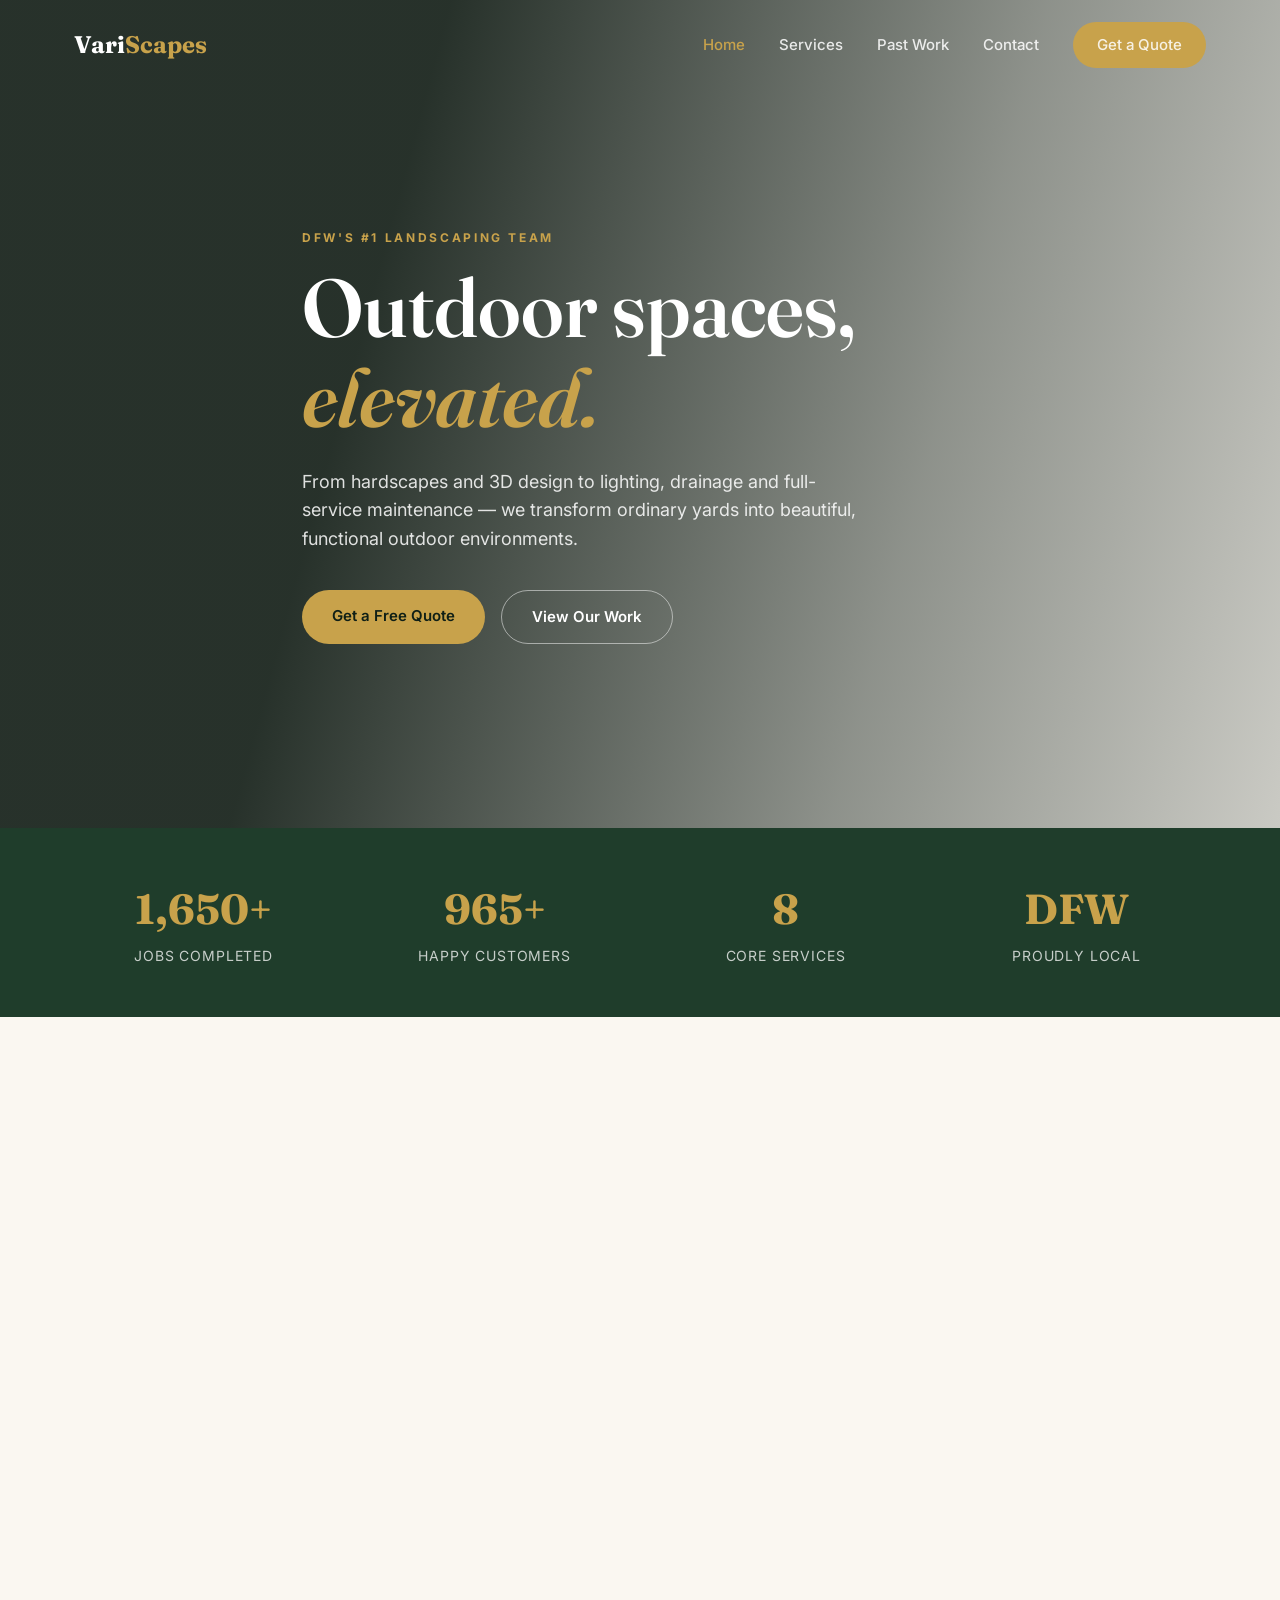
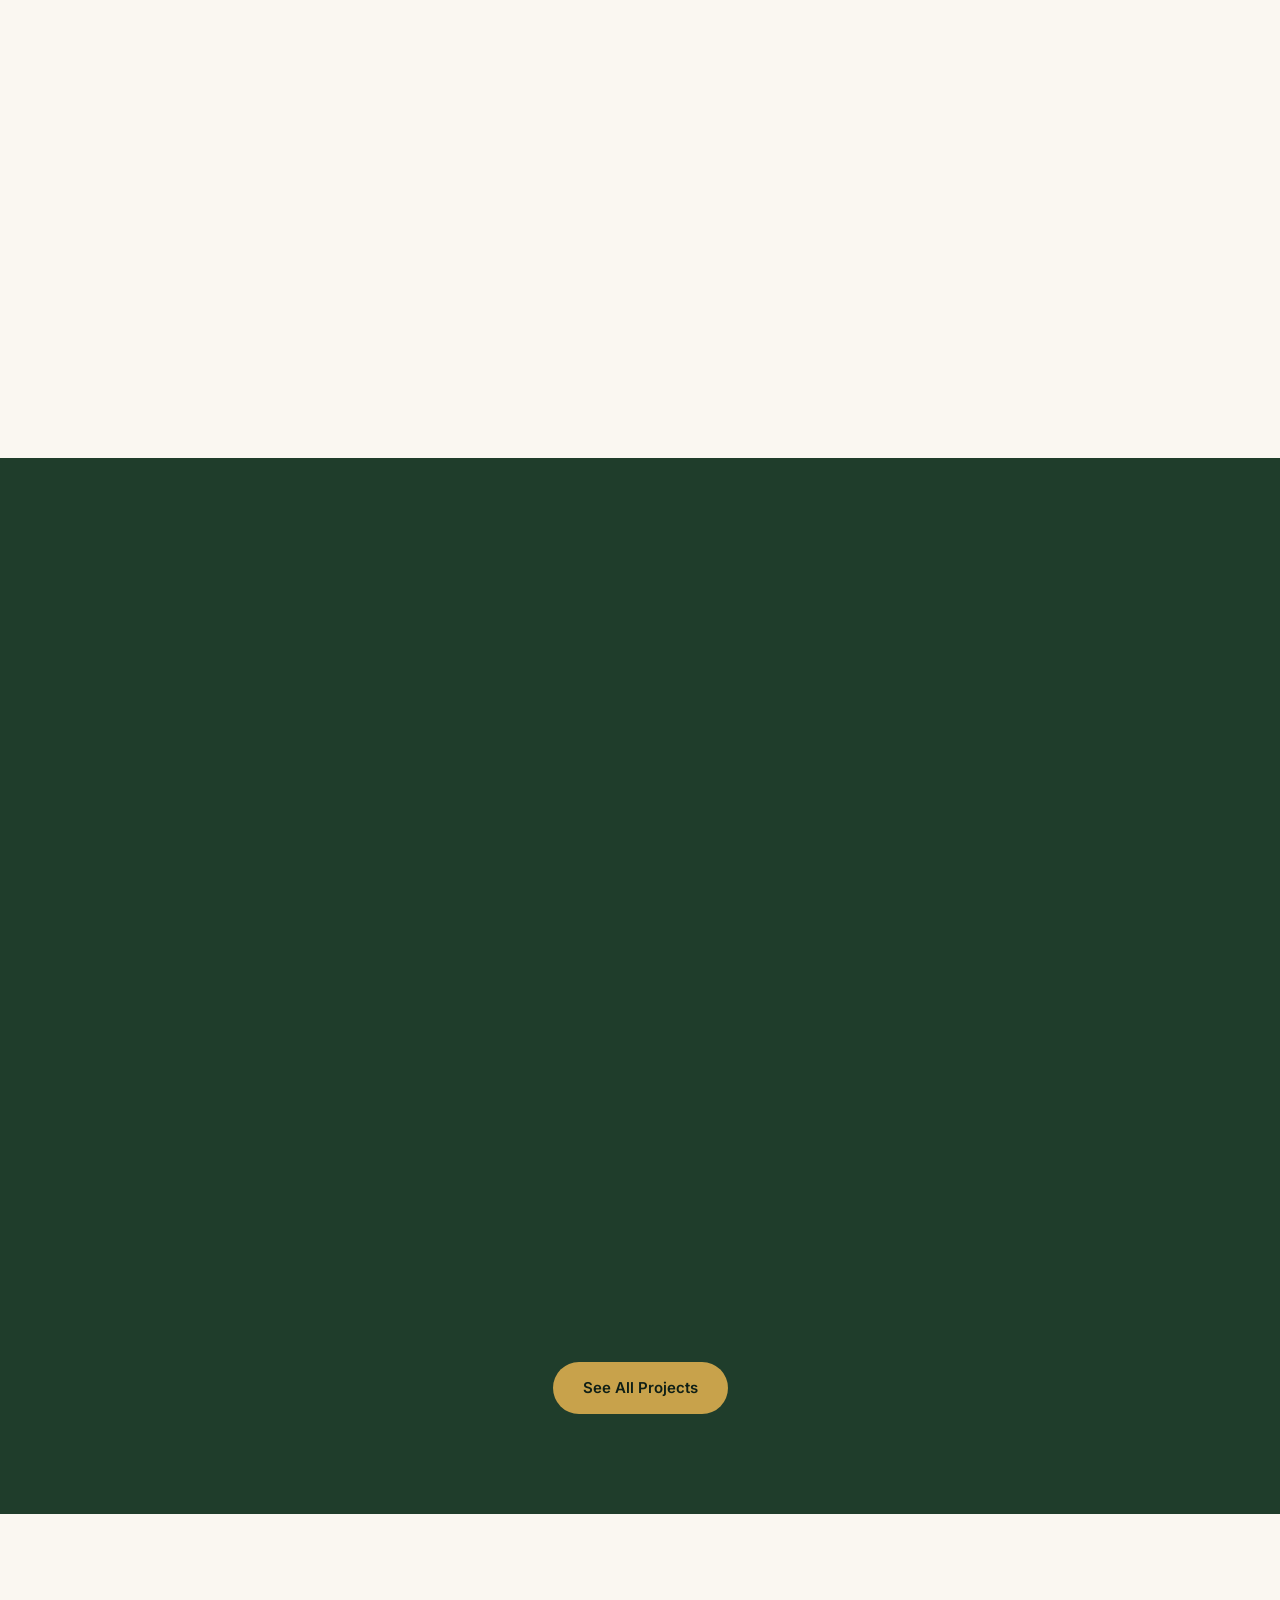
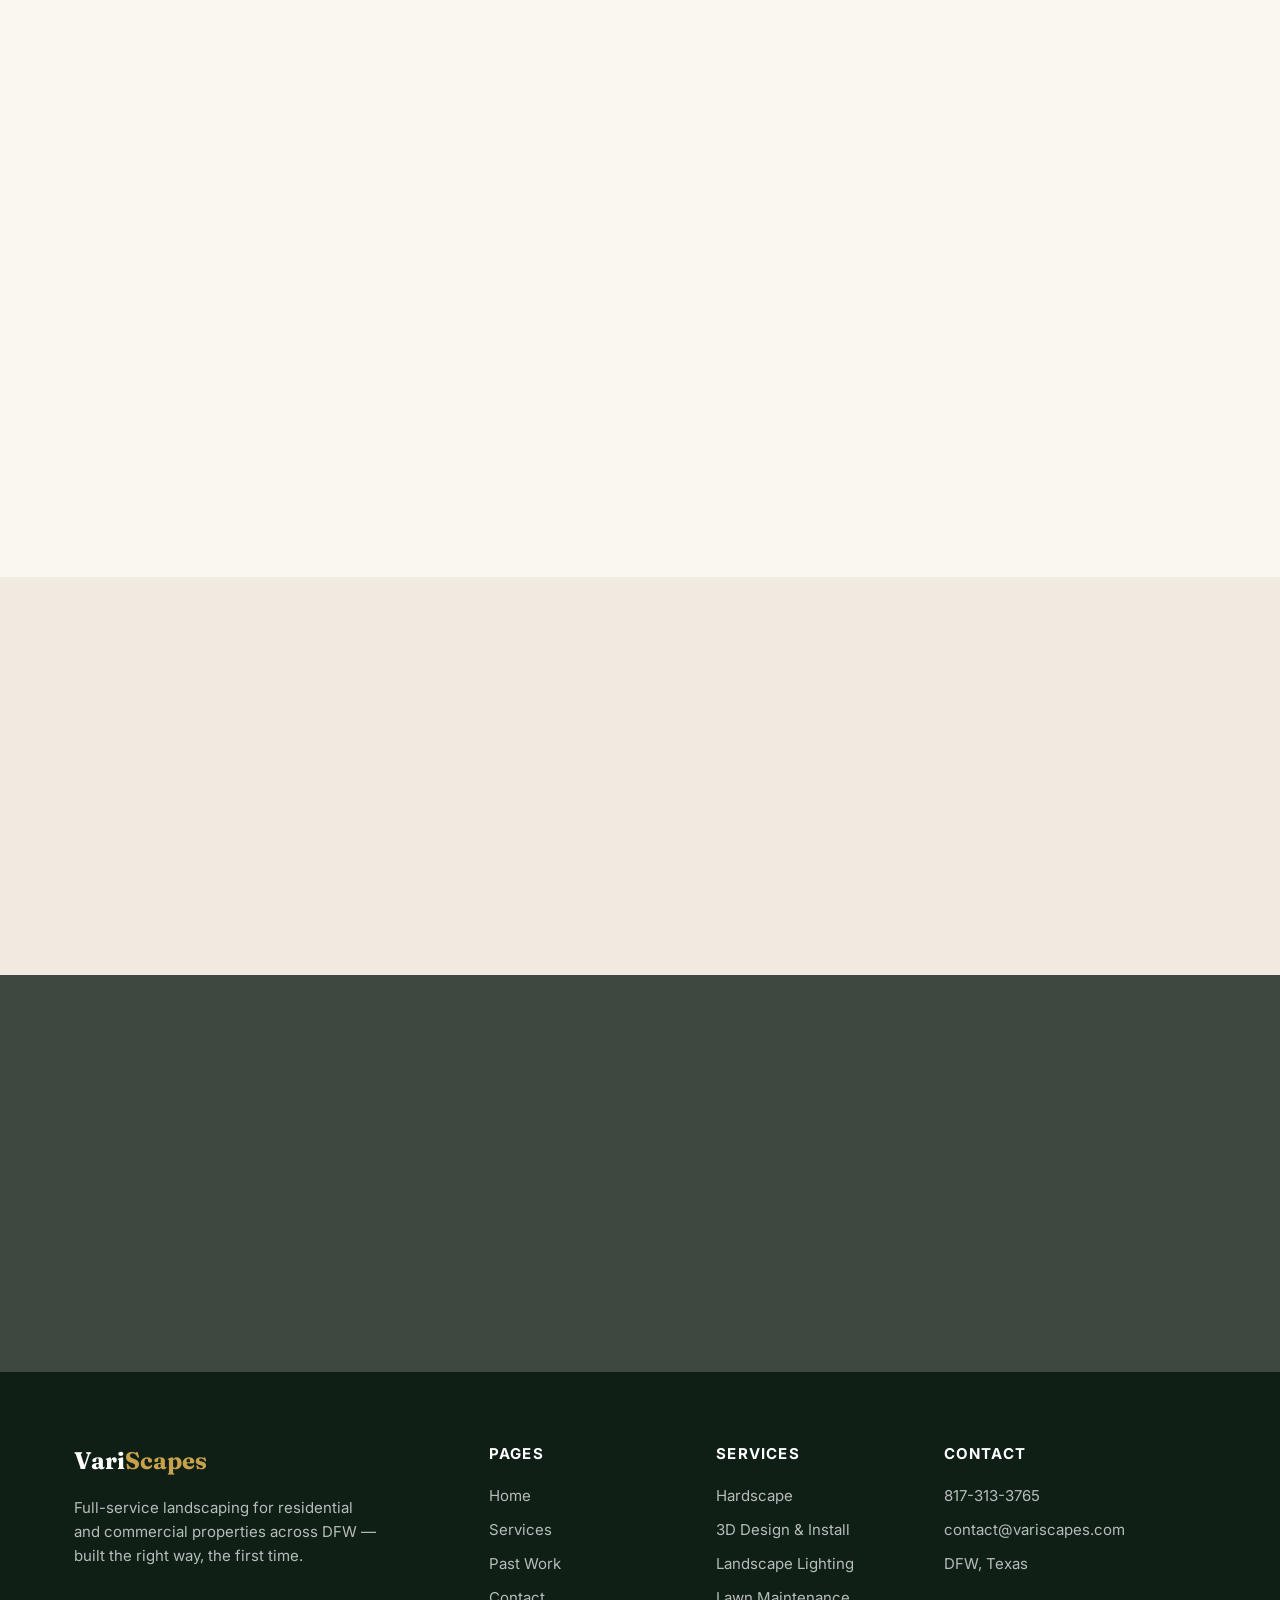
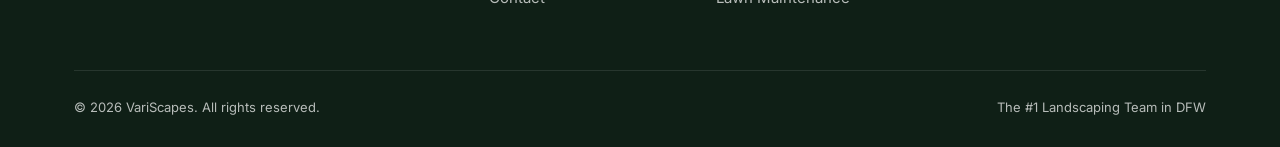
==== index.html @ 3fa9ef48 "Add home page" ====
<!DOCTYPE html>
<html lang="en">
<head>
<meta charset="utf-8">
<meta name="viewport" content="width=device-width, initial-scale=1">
<title>The #1 Landscaping Team in DFW | VariScapes</title>
<meta name="description" content="VariScapes — full-service landscaping in DFW. Hardscapes, 3D design, lighting, drainage, lawn maintenance and more.">
<link rel="preconnect" href="https://fonts.googleapis.com">
<link href="https://fonts.googleapis.com/css2?family=Fraunces:ital,wght@0,400;0,600;0,700;1,600&family=Inter:wght@400;500;600;700&display=swap" rel="stylesheet">
<link rel="stylesheet" href="css/style.css">
</head>
<body><header>
  <div class="wrap nav">
    <a href="index.html" class="logo">Vari<span>Scapes</span></a>
    <ul class="nav-links">
      <li><a href="index.html" class="active">Home</a></li>
      <li><a href="services.html">Services</a></li>
      <li><a href="past-work.html">Past Work</a></li>
      <li><a href="contact.html">Contact</a></li>
      <li><a href="contact.html" class="btn btn-gold">Get a Quote</a></li>
    </ul>
    <button class="burger" aria-label="Menu"><span></span><span></span><span></span></button>
  </div>
</header>
<section class="hero" style="padding:0">
  <div class="hero-bg" style="background-image:url('https://images.unsplash.com/photo-1558904541-efa843a96f01?q=80&w=2000&auto=format&fit=crop')"></div>
  <div class="wrap">
    <span class="eyebrow">DFW's #1 Landscaping Team</span>
    <h1>Outdoor spaces, <em>elevated.</em></h1>
    <p>From hardscapes and 3D design to lighting, drainage and full-service maintenance — we transform ordinary yards into beautiful, functional outdoor environments.</p>
    <div class="hero-cta">
      <a href="contact.html" class="btn btn-gold">Get a Free Quote</a>
      <a href="past-work.html" class="btn btn-ghost">View Our Work</a>
    </div>
  </div>
</section>
<div class="stats">
  <div class="wrap">
    <div class="stat"><b>1,650+</b><span>Jobs Completed</span></div>
    <div class="stat"><b>965+</b><span>Happy Customers</span></div>
    <div class="stat"><b>8</b><span>Core Services</span></div>
    <div class="stat"><b>DFW</b><span>Proudly Local</span></div>
  </div>
</div>
<section>
  <div class="wrap">
    <div class="sec-head reveal">
      <span class="eyebrow">What We Do</span>
      <h2>Every service your landscape needs</h2>
      <p>With over 1,650 jobs completed across DFW, you can rest assured we get the job done the right way.</p>
    </div>
    <div class="svc-grid">
      <div class="svc-card reveal"><span class="num">01</span><h3>Hardscape</h3><p>Patios, walkways, concrete, stonework and retaining walls — designed and built by experts.</p><a href="services.html">Learn more →</a></div>
      <div class="svc-card reveal"><span class="num">02</span><h3>3D Design &amp; Install</h3><p>See your vision in 3D before construction ever begins.</p><a href="services.html">Learn more →</a></div>
      <div class="svc-card reveal"><span class="num">03</span><h3>Landscape Lighting</h3><p>Low-voltage lighting that brings your home to life after dark.</p><a href="services.html">Learn more →</a></div>
      <div class="svc-card reveal"><span class="num">04</span><h3>Drainage</h3><p>French drains, grading and downspout redirection to protect your property.</p><a href="services.html">Learn more →</a></div>
      <div class="svc-card reveal"><span class="num">05</span><h3>Lawn Maintenance</h3><p>Custom packages: mowing, fertilization, weed control, tree trimming and more.</p><a href="services.html">Learn more →</a></div>
      <div class="svc-card reveal"><span class="num">06</span><h3>Water Features</h3><p>Custom water features that add beauty and tranquility to your landscape.</p><a href="services.html">Learn more →</a></div>
      <div class="svc-card reveal"><span class="num">07</span><h3>Fencing</h3><p>Custom fencing for privacy, security and style — tailored to your needs.</p><a href="services.html">Learn more →</a></div>
      <div class="svc-card reveal"><span class="num">08</span><h3>Synthetic Turf</h3><p>Realistic turf and pro-level putting greens with zero maintenance.</p><a href="services.html">Learn more →</a></div>
    </div>
  </div>
</section>
<section class="work">
  <div class="wrap">
    <div class="sec-head reveal">
      <span class="eyebrow">Past Work</span>
      <h2>Craftsmanship you can see</h2>
      <p>A few of our favorite transformations from around the metroplex.</p>
    </div>
    <div class="work-grid">
      <figure class="work-item reveal"><img src="https://images.unsplash.com/photo-1600585154340-be6161a56a0c?q=80&w=1200&auto=format&fit=crop" alt="Modern backyard renovation"><figcaption>Modern Backyard — Southlake</figcaption></figure>
      <figure class="work-item reveal"><img src="https://images.unsplash.com/photo-1568605114967-8130f3a36994?q=80&w=1200&auto=format&fit=crop" alt="Front yard curb appeal"><figcaption>Curb Appeal — Fort Worth</figcaption></figure>
      <figure class="work-item reveal"><img src="https://images.unsplash.com/photo-1523348837708-15d4a09cfac2?q=80&w=1200&auto=format&fit=crop" alt="Patio and garden design"><figcaption>Patio &amp; Garden — Plano</figcaption></figure>
      <figure class="work-item reveal"><img src="https://images.unsplash.com/photo-1416879595882-3373a0480b5b?q=80&w=1200&auto=format&fit=crop" alt="Garden landscaping"><figcaption>Garden Beds — Arlington</figcaption></figure>
      <figure class="work-item reveal"><img src="https://images.unsplash.com/photo-1564013799919-ab600027ffc6?q=80&w=1200&auto=format&fit=crop" alt="Residential landscape"><figcaption>Full Landscape — Frisco</figcaption></figure>
      <figure class="work-item reveal"><img src="https://images.unsplash.com/photo-1466692476868-aef1dfb1e735?q=80&w=1200&auto=format&fit=crop" alt="Garden pathway"><figcaption>Stone Pathway — Dallas</figcaption></figure>
    </div>
    <div style="text-align:center;margin-top:44px"><a href="past-work.html" class="btn btn-gold">See All Projects</a></div>
  </div>
</section>
<section>
  <div class="wrap">
    <div class="sec-head center reveal">
      <span class="eyebrow">How It Works</span>
      <h2>From first call to final walkthrough</h2>
    </div>
    <div class="steps">
      <div class="step reveal"><h3>Discovery &amp; Consultation</h3><p>We walk your property, listen to your goals and take detailed measurements.</p></div>
      <div class="step reveal"><h3>Design &amp; Proposal</h3><p>You get a clear plan — with 3D renderings when needed — and transparent pricing.</p></div>
      <div class="step reveal"><h3>Expert Installation</h3><p>Our crews build it right with top-quality materials and clean job sites.</p></div>
      <div class="step reveal"><h3>Ongoing Care</h3><p>Essential, deluxe or premium maintenance tiers keep it looking its best.</p></div>
    </div>
  </div>
</section>
<section class="quote">
  <div class="wrap reveal">
    <blockquote>"VariScapes turned our backyard into the best room of the house."</blockquote>
    <cite><b>Happy Customer</b> — Fort Worth, TX</cite>
  </div>
</section>
<section class="cta-band">
  <div class="cta-bg" style="background-image:url('https://images.unsplash.com/photo-1500382017468-9049fed747ef?q=80&w=2000&auto=format&fit=crop')"></div>
  <div class="wrap reveal">
    <h2>Ready to love your yard?</h2>
    <p>Get a free, no-pressure quote from DFW's most trusted landscaping team.</p>
    <a href="contact.html" class="btn btn-gold">Get a Free Quote</a>
  </div>
</section>
<footer>
  <div class="wrap">
    <div class="foot-grid">
      <div>
        <a href="index.html" class="logo">Vari<span>Scapes</span></a>
        <p style="margin-top:16px;font-size:15px;max-width:34ch">Full-service landscaping for residential and commercial properties across DFW — built the right way, the first time.</p>
      </div>
      <div>
        <h4>Pages</h4>
        <ul>
          <li><a href="index.html">Home</a></li>
          <li><a href="services.html">Services</a></li>
          <li><a href="past-work.html">Past Work</a></li>
          <li><a href="contact.html">Contact</a></li>
        </ul>
      </div>
      <div>
        <h4>Services</h4>
        <ul>
          <li><a href="services.html">Hardscape</a></li>
          <li><a href="services.html">3D Design &amp; Install</a></li>
          <li><a href="services.html">Landscape Lighting</a></li>
          <li><a href="services.html">Lawn Maintenance</a></li>
        </ul>
      </div>
      <div>
        <h4>Contact</h4>
        <ul>
          <li><a href="tel:8173133765">817-313-3765</a></li>
          <li><a href="mailto:contact@variscapes.com">contact@variscapes.com</a></li>
          <li>DFW, Texas</li>
        </ul>
      </div>
    </div>
    <div class="foot-bottom">
      <span>&copy; 2026 VariScapes. All rights reserved.</span>
      <span>The #1 Landscaping Team in DFW</span>
    </div>
  </div>
</footer>
<script src="js/main.js"></script>
</body>
</html>
---- css/style.css ----
:root{--ink:#0F1F16;--pine:#1F3D2B;--moss:#2E5940;--cream:#FAF7F1;--sand:#F0EAE0;--gold:#C8A24B;--mist:#6B7A70}
*{margin:0;padding:0;box-sizing:border-box}
html{scroll-behavior:smooth}
body{font-family:'Inter',sans-serif;color:var(--ink);background:var(--cream);line-height:1.6}
h1,h2,h3,.display{font-family:'Fraunces',serif;font-weight:600;line-height:1.1}
img{max-width:100%;display:block}
a{text-decoration:none;color:inherit}
.wrap{max-width:1180px;margin:0 auto;padding:0 24px}
.btn{display:inline-block;padding:14px 30px;border-radius:999px;font-weight:600;font-size:15px;transition:all .3s ease}
.btn-gold{background:var(--gold);color:var(--ink)}
.btn-gold:hover{background:#b8923d;transform:translateY(-2px)}
.btn-ghost{border:1.5px solid rgba(255,255,255,.5);color:#fff}
.btn-ghost:hover{background:rgba(255,255,255,.12)}
.btn-dark{background:var(--pine);color:#fff}
.btn-dark:hover{background:var(--moss);transform:translateY(-2px)}
.eyebrow{display:inline-block;font-size:12px;letter-spacing:.22em;text-transform:uppercase;font-weight:700;color:var(--gold);margin-bottom:16px}
/* Header */
header{position:fixed;top:0;left:0;right:0;z-index:100;transition:all .3s ease;padding:22px 0}
header.scrolled{background:rgba(15,31,22,.92);backdrop-filter:blur(12px);padding:14px 0;box-shadow:0 4px 30px rgba(0,0,0,.2)}
.nav{display:flex;align-items:center;justify-content:space-between}
.logo{font-family:'Fraunces',serif;font-size:24px;font-weight:700;color:#fff}
.logo span{color:var(--gold)}
.nav-links{display:flex;gap:34px;align-items:center;list-style:none}
.nav-links a{color:rgba(255,255,255,.85);font-size:15px;font-weight:500;transition:color .2s}
.nav-links a:hover,.nav-links a.active{color:var(--gold)}
.nav .btn{padding:11px 24px}
.burger{display:none;background:none;border:none;cursor:pointer;flex-direction:column;gap:5px}
.burger span{width:26px;height:2px;background:#fff;transition:.3s}
/* Hero */
.hero{position:relative;min-height:92vh;display:flex;align-items:center;color:#fff;overflow:hidden}
.hero-bg{position:absolute;inset:0;background-size:cover;background-position:center;transform:scale(1.05)}
.hero::after{content:'';position:absolute;inset:0;background:linear-gradient(105deg,rgba(10,22,15,.88) 30%,rgba(10,22,15,.45) 70%,rgba(10,22,15,.2))}
.hero .wrap{position:relative;z-index:2;padding-top:120px;padding-bottom:80px}
.hero h1{font-size:clamp(44px,6.5vw,82px);max-width:13ch;margin-bottom:24px}
.hero h1 em{font-style:italic;color:var(--gold)}
.hero p{max-width:52ch;font-size:18px;color:rgba(255,255,255,.85);margin-bottom:36px}
.hero-cta{display:flex;gap:16px;flex-wrap:wrap}
/* Stats */
.stats{background:var(--pine);color:#fff;padding:48px 0}
.stats .wrap{display:grid;grid-template-columns:repeat(4,1fr);gap:32px;text-align:center}
.stat b{display:block;font-family:'Fraunces',serif;font-size:42px;color:var(--gold)}
.stat span{font-size:14px;color:rgba(255,255,255,.75);letter-spacing:.06em;text-transform:uppercase}
/* Sections */
section{padding:100px 0}
.sec-head{max-width:640px;margin-bottom:56px}
.sec-head h2{font-size:clamp(32px,4vw,52px);margin-bottom:16px}
.sec-head p{color:var(--mist);font-size:17px}
.sec-head.center{margin-left:auto;margin-right:auto;text-align:center}
/* Services */
.svc-grid{display:grid;grid-template-columns:repeat(auto-fill,minmax(260px,1fr));gap:20px}
.svc-card{background:#fff;border:1px solid var(--sand);border-radius:18px;padding:34px 28px;transition:all .35s ease;position:relative;overflow:hidden}
.svc-card:hover{transform:translateY(-6px);box-shadow:0 24px 50px -20px rgba(31,61,43,.35);border-color:var(--gold)}
.svc-card .num{font-family:'Fraunces',serif;font-size:15px;color:var(--gold);font-weight:700;letter-spacing:.1em}
.svc-card h3{font-size:22px;margin:14px 0 10px}
.svc-card p{color:var(--mist);font-size:15px;margin-bottom:18px}
.svc-card a{font-weight:600;font-size:14px;color:var(--pine)}
.svc-card a:hover{color:var(--gold)}
/* Work */
.work{background:var(--pine);color:#fff}
.work .sec-head p{color:rgba(255,255,255,.7)}
.work-grid{display:grid;grid-template-columns:repeat(3,1fr);gap:18px}
.work-item{position:relative;border-radius:16px;overflow:hidden;aspect-ratio:4/3}
.work-item img{width:100%;height:100%;object-fit:cover;transition:transform .6s ease}
.work-item:hover img{transform:scale(1.07)}
.work-item figcaption{position:absolute;left:0;right:0;bottom:0;padding:40px 20px 18px;background:linear-gradient(transparent,rgba(10,22,15,.9));font-size:14px;font-weight:600}
/* Process */
.steps{display:grid;grid-template-columns:repeat(4,1fr);gap:24px;counter-reset:step}
.step{background:#fff;border-radius:18px;padding:32px 26px;border:1px solid var(--sand)}
.step::before{counter-increment:step;content:'0' counter(step);font-family:'Fraunces',serif;font-size:36px;color:var(--gold);display:block;margin-bottom:14px}
.step h3{font-size:19px;margin-bottom:8px}
.step p{color:var(--mist);font-size:14px}
/* Quote */
.quote{background:var(--sand)}
.quote blockquote{font-family:'Fraunces',serif;font-size:clamp(24px,3vw,36px);max-width:22ch;margin:0 auto;text-align:center;line-height:1.35}
.quote cite{display:block;text-align:center;margin-top:28px;font-style:normal;font-family:'Inter',sans-serif;font-size:15px;color:var(--mist)}
.quote cite b{color:var(--ink)}
/* CTA band */
.cta-band{position:relative;color:#fff;text-align:center;overflow:hidden}
.cta-band .cta-bg{position:absolute;inset:0;background-size:cover;background-position:center}
.cta-band::after{content:'';position:absolute;inset:0;background:rgba(10,22,15,.78)}
.cta-band .wrap{position:relative;z-index:2}
.cta-band h2{font-size:clamp(34px,5vw,58px);margin-bottom:18px}
.cta-band p{color:rgba(255,255,255,.8);margin-bottom:36px;font-size:17px}
/* Page hero (inner pages) */
.page-hero{position:relative;padding:190px 0 100px;color:#fff}
.page-hero .ph-bg{position:absolute;inset:0;background-size:cover;background-position:center}
.page-hero::after{content:'';position:absolute;inset:0;background:linear-gradient(rgba(10,22,15,.82),rgba(10,22,15,.72))}
.page-hero .wrap{position:relative;z-index:2}
.page-hero h1{font-size:clamp(40px,5.5vw,68px)}
.page-hero p{max-width:56ch;margin-top:16px;color:rgba(255,255,255,.85);font-size:17px}
/* Contact */
.contact-grid{display:grid;grid-template-columns:1fr 1.2fr;gap:60px;align-items:start}
.c-item{display:flex;gap:16px;margin-bottom:28px}
.c-item .dot{width:46px;height:46px;border-radius:50%;background:var(--pine);color:var(--gold);display:flex;align-items:center;justify-content:center;font-family:'Fraunces',serif;font-weight:700;flex-shrink:0}
.c-item h3{font-size:17px}
.c-item p,.c-item a{color:var(--mist);font-size:15px}
.c-item a:hover{color:var(--gold)}
form{background:#fff;border:1px solid var(--sand);border-radius:20px;padding:40px}
.f-row{display:grid;grid-template-columns:1fr 1fr;gap:16px}
label{display:block;font-size:13px;font-weight:600;margin:0 0 6px;letter-spacing:.04em}
input,select,textarea{width:100%;padding:13px 16px;border:1.5px solid var(--sand);border-radius:10px;font-family:inherit;font-size:15px;background:var(--cream);margin-bottom:18px;transition:border-color .2s}
input:focus,select:focus,textarea:focus{outline:none;border-color:var(--gold)}
/* Footer */
footer{background:var(--ink);color:rgba(255,255,255,.7);padding:70px 0 30px}
.foot-grid{display:grid;grid-template-columns:2fr 1fr 1fr 1.4fr;gap:40px;margin-bottom:50px}
footer h4{color:#fff;font-size:15px;margin-bottom:18px;letter-spacing:.08em;text-transform:uppercase}
footer ul{list-style:none}
footer li{margin-bottom:10px;font-size:15px}
footer a:hover{color:var(--gold)}
.foot-bottom{border-top:1px solid rgba(255,255,255,.1);padding-top:26px;font-size:13px;display:flex;justify-content:space-between;flex-wrap:wrap;gap:10px}
/* Reveal animations */
.reveal{opacity:0;transform:translateY(28px);transition:opacity .7s ease,transform .7s ease}
.reveal.in{opacity:1;transform:none}
/* Responsive */
@media(max-width:900px){
.stats .wrap{grid-template-columns:repeat(2,1fr)}
.work-grid{grid-template-columns:repeat(2,1fr)}
.steps{grid-template-columns:repeat(2,1fr)}
.contact-grid,.foot-grid{grid-template-columns:1fr}
.f-row{grid-template-columns:1fr}
.nav-links{position:fixed;inset:0;background:var(--ink);flex-direction:column;justify-content:center;display:none}
.nav-links.open{display:flex}
.burger{display:flex;z-index:110}
}
@media(max-width:560px){.work-grid{grid-template-columns:1fr}.steps{grid-template-columns:1fr}}
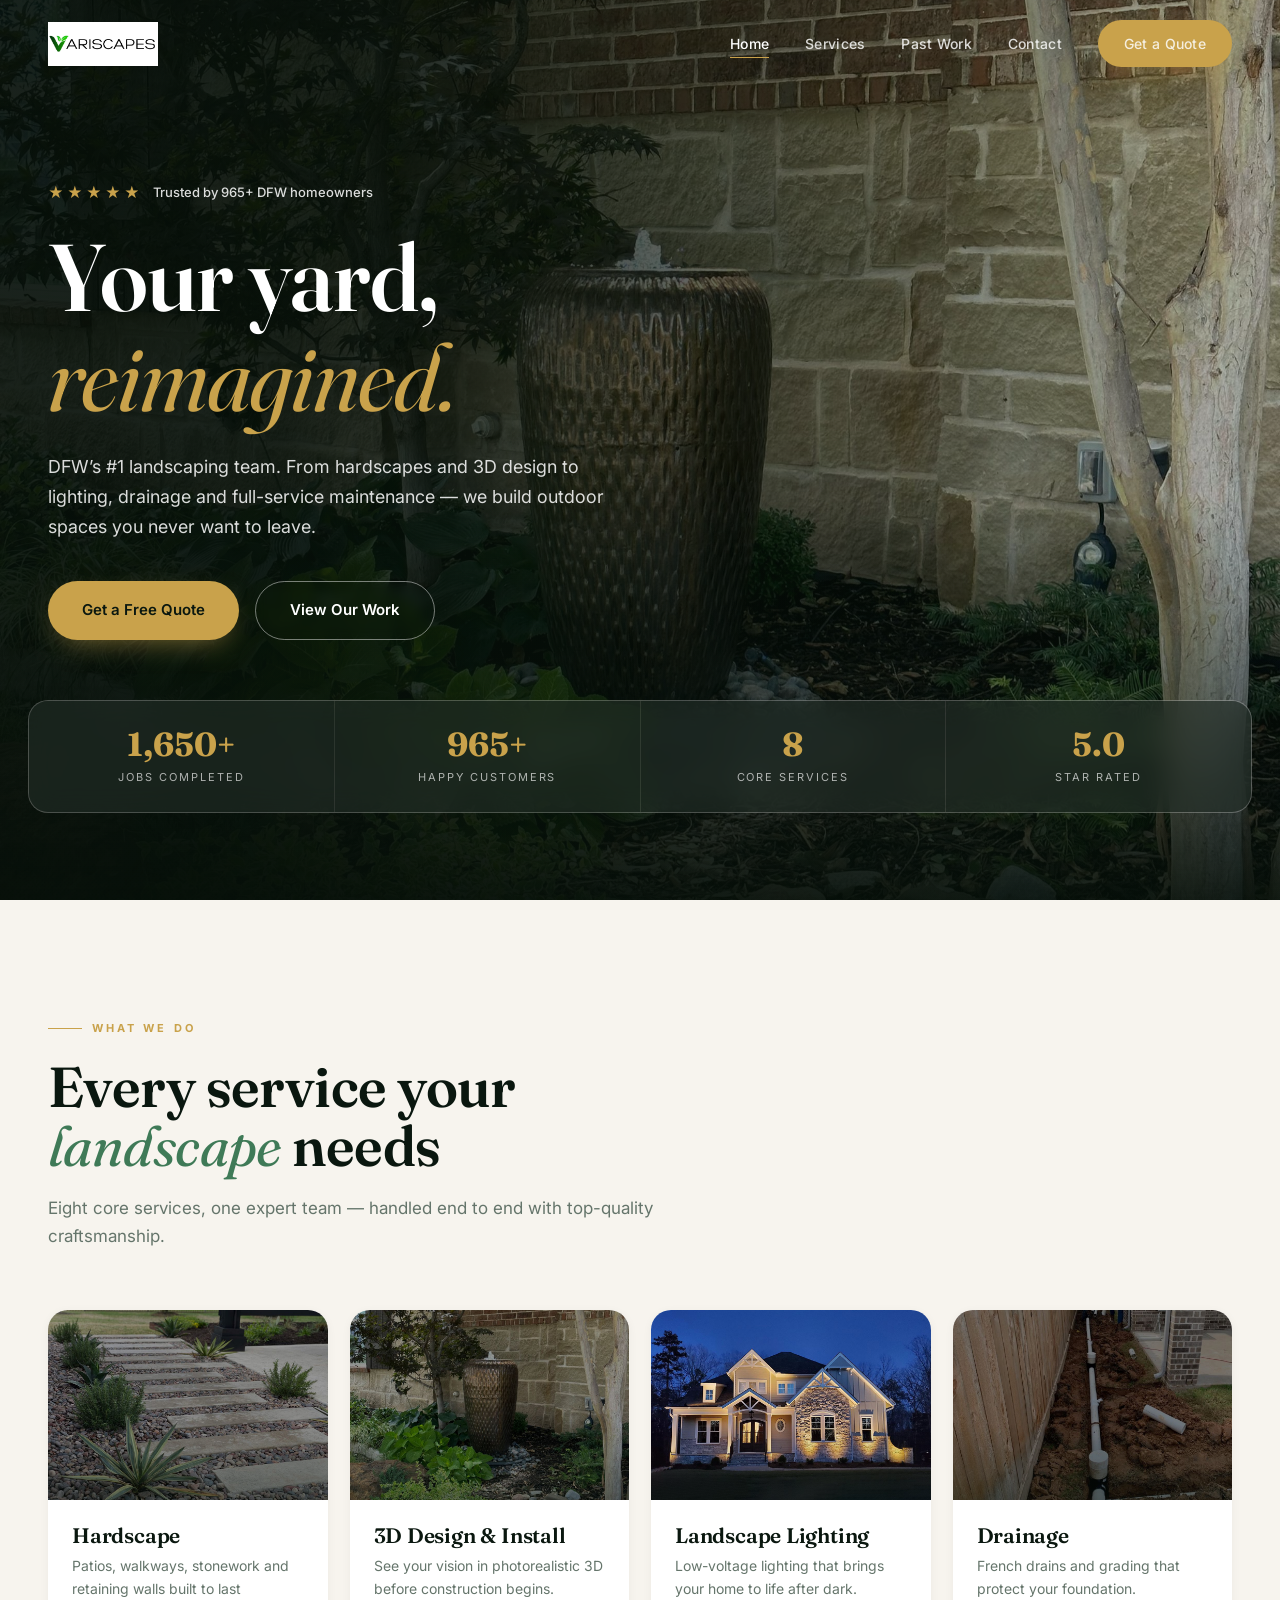
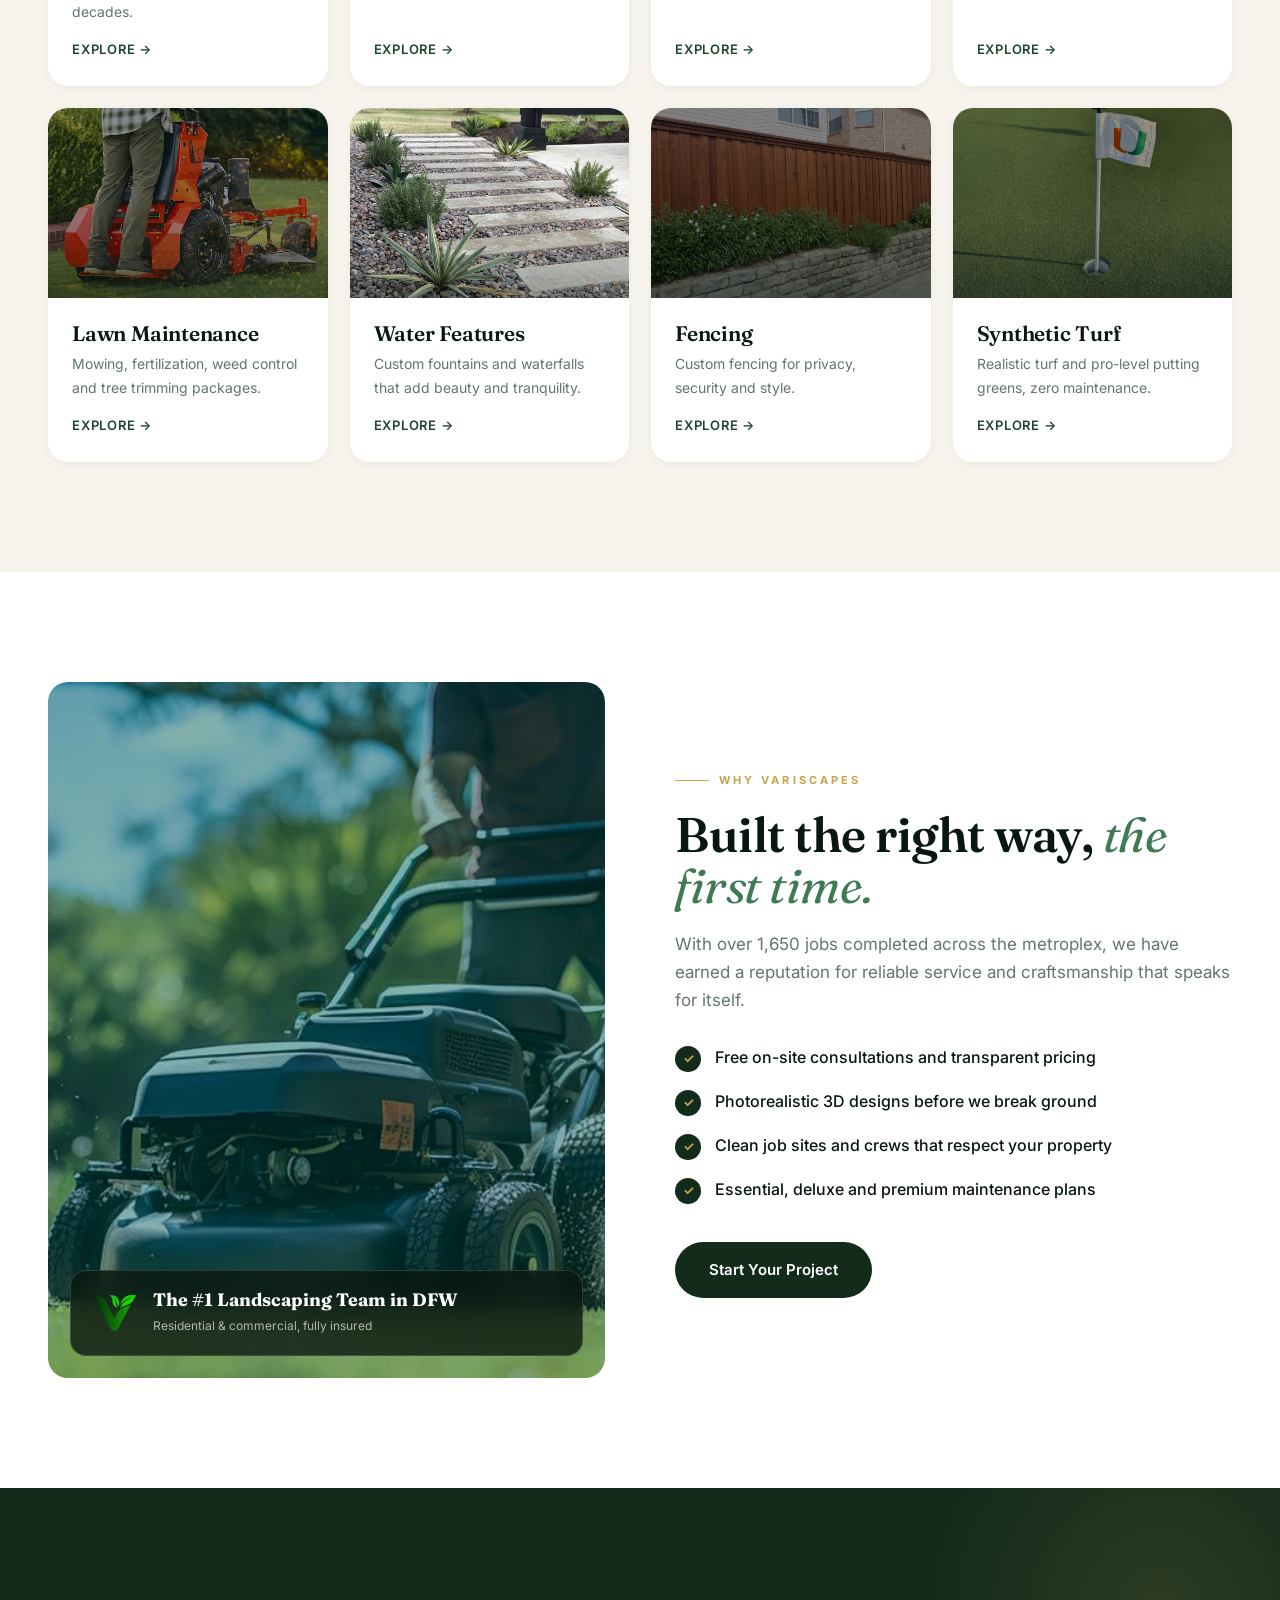
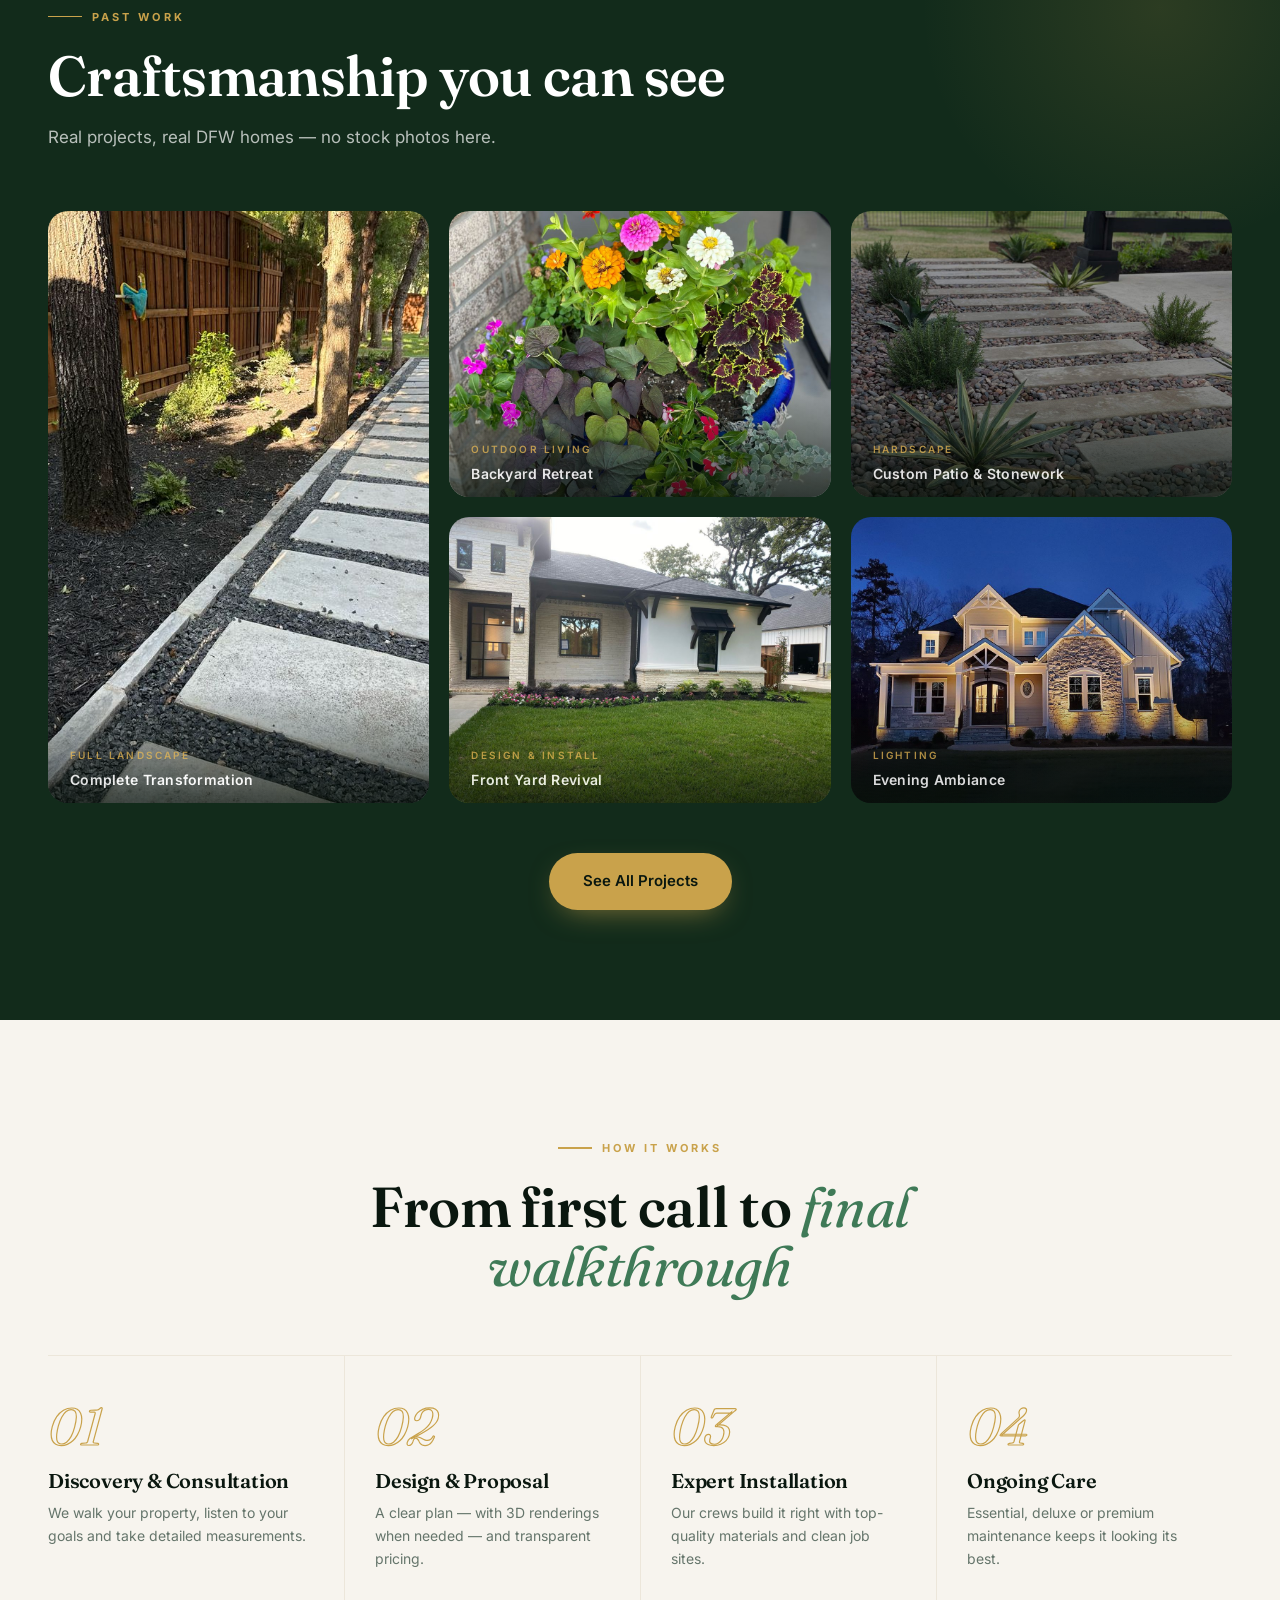
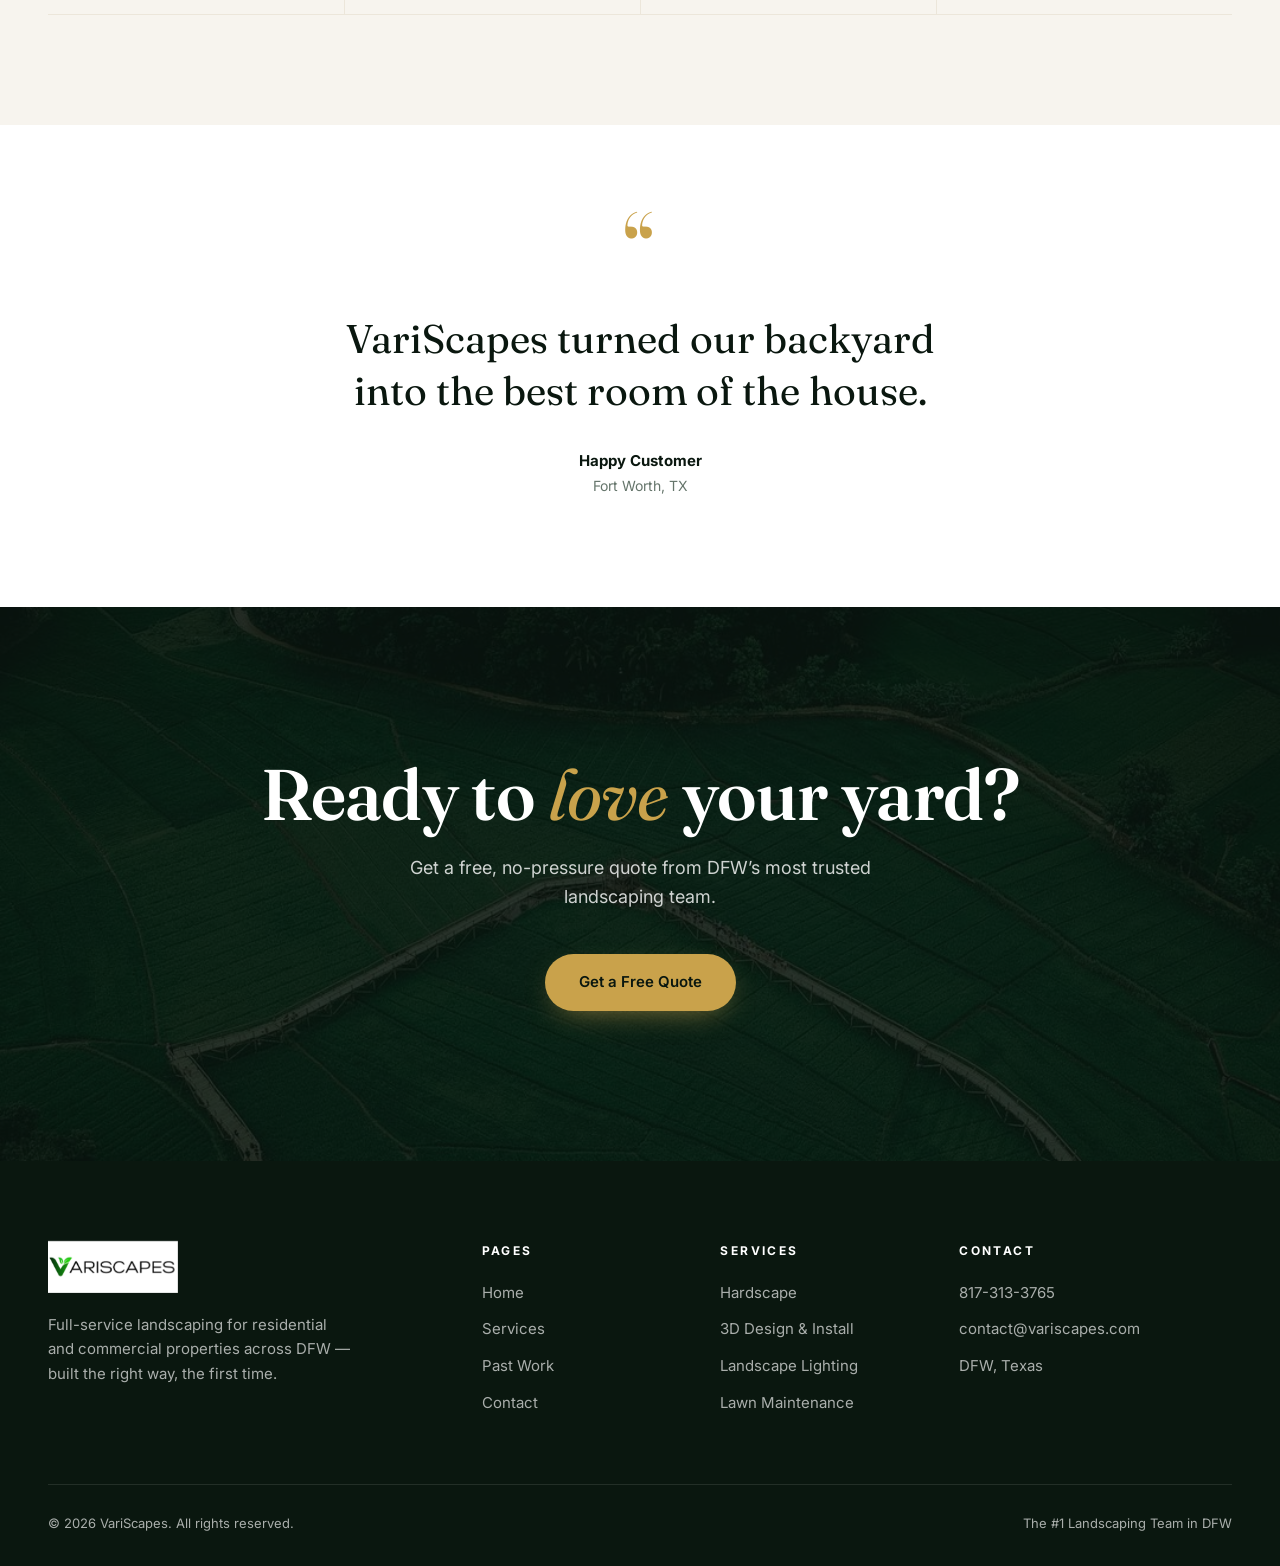
==== commit 501dffbe: "Redesign: home page with real photos and logo" ====
--- a/index.html
+++ b/index.html
@@ -6,12 +6,12 @@
 <title>The #1 Landscaping Team in DFW | VariScapes</title>
 <meta name="description" content="VariScapes — full-service landscaping in DFW. Hardscapes, 3D design, lighting, drainage, lawn maintenance and more.">
 <link rel="preconnect" href="https://fonts.googleapis.com">
-<link href="https://fonts.googleapis.com/css2?family=Fraunces:ital,wght@0,400;0,600;0,700;1,600&family=Inter:wght@400;500;600;700&display=swap" rel="stylesheet">
+<link href="https://fonts.googleapis.com/css2?family=Fraunces:ital,wght@0,400;0,600;0,700;1,400;1,600&family=Inter:wght@400;500;600;700&display=swap" rel="stylesheet">
 <link rel="stylesheet" href="css/style.css">
 </head>
 <body><header>
   <div class="wrap nav">
-    <a href="index.html" class="logo">Vari<span>Scapes</span></a>
+    <a href="index.html" class="brand"><img src="images/logo.jpg" alt="VariScapes"></a>
     <ul class="nav-links">
       <li><a href="index.html" class="active">Home</a></li>
       <li><a href="services.html">Services</a></li>
@@ -23,87 +23,134 @@
   </div>
 </header>
 <section class="hero" style="padding:0">
-  <div class="hero-bg" style="background-image:url('https://images.unsplash.com/photo-1558904541-efa843a96f01?q=80&w=2000&auto=format&fit=crop')"></div>
+  <div class="hero-bg"><img src="images/hero.jpg" alt="VariScapes landscape project"></div>
   <div class="wrap">
-    <span class="eyebrow">DFW's #1 Landscaping Team</span>
-    <h1>Outdoor spaces, <em>elevated.</em></h1>
-    <p>From hardscapes and 3D design to lighting, drainage and full-service maintenance — we transform ordinary yards into beautiful, functional outdoor environments.</p>
+    <div class="hero-stars"><b>★★★★★</b> Trusted by 965+ DFW homeowners</div>
+    <h1>Your yard, <em>reimagined.</em></h1>
+    <p>DFW&rsquo;s #1 landscaping team. From hardscapes and 3D design to lighting, drainage and full-service maintenance — we build outdoor spaces you never want to leave.</p>
     <div class="hero-cta">
       <a href="contact.html" class="btn btn-gold">Get a Free Quote</a>
       <a href="past-work.html" class="btn btn-ghost">View Our Work</a>
     </div>
   </div>
+  <div class="hero-stats-outer">
+    <div class="hero-stats"><div class="wrap">
+      <div class="hstat"><b>1,650+</b><span>Jobs Completed</span></div>
+      <div class="hstat"><b>965+</b><span>Happy Customers</span></div>
+      <div class="hstat"><b>8</b><span>Core Services</span></div>
+      <div class="hstat"><b>5.0</b><span>Star Rated</span></div>
+    </div></div>
+  </div>
 </section>
-<div class="stats">
-  <div class="wrap">
-    <div class="stat"><b>1,650+</b><span>Jobs Completed</span></div>
-    <div class="stat"><b>965+</b><span>Happy Customers</span></div>
-    <div class="stat"><b>8</b><span>Core Services</span></div>
-    <div class="stat"><b>DFW</b><span>Proudly Local</span></div>
-  </div>
-</div>
 <section>
   <div class="wrap">
     <div class="sec-head reveal">
       <span class="eyebrow">What We Do</span>
-      <h2>Every service your landscape needs</h2>
-      <p>With over 1,650 jobs completed across DFW, you can rest assured we get the job done the right way.</p>
+      <h2>Every service your <em>landscape</em> needs</h2>
+      <p>Eight core services, one expert team — handled end to end with top-quality craftsmanship.</p>
     </div>
     <div class="svc-grid">
-      <div class="svc-card reveal"><span class="num">01</span><h3>Hardscape</h3><p>Patios, walkways, concrete, stonework and retaining walls — designed and built by experts.</p><a href="services.html">Learn more →</a></div>
-      <div class="svc-card reveal"><span class="num">02</span><h3>3D Design &amp; Install</h3><p>See your vision in 3D before construction ever begins.</p><a href="services.html">Learn more →</a></div>
-      <div class="svc-card reveal"><span class="num">03</span><h3>Landscape Lighting</h3><p>Low-voltage lighting that brings your home to life after dark.</p><a href="services.html">Learn more →</a></div>
-      <div class="svc-card reveal"><span class="num">04</span><h3>Drainage</h3><p>French drains, grading and downspout redirection to protect your property.</p><a href="services.html">Learn more →</a></div>
-      <div class="svc-card reveal"><span class="num">05</span><h3>Lawn Maintenance</h3><p>Custom packages: mowing, fertilization, weed control, tree trimming and more.</p><a href="services.html">Learn more →</a></div>
-      <div class="svc-card reveal"><span class="num">06</span><h3>Water Features</h3><p>Custom water features that add beauty and tranquility to your landscape.</p><a href="services.html">Learn more →</a></div>
-      <div class="svc-card reveal"><span class="num">07</span><h3>Fencing</h3><p>Custom fencing for privacy, security and style — tailored to your needs.</p><a href="services.html">Learn more →</a></div>
-      <div class="svc-card reveal"><span class="num">08</span><h3>Synthetic Turf</h3><p>Realistic turf and pro-level putting greens with zero maintenance.</p><a href="services.html">Learn more →</a></div>
+      <div class="svc-card reveal">
+  <div class="svc-img"><img src="images/hardscape.jpg" alt="Hardscape" loading="lazy"></div>
+  <div class="svc-body"><h3>Hardscape</h3><p>Patios, walkways, stonework and retaining walls built to last decades.</p><a href="services.html">Explore →</a></div>
+</div>
+      <div class="svc-card reveal d1">
+  <div class="svc-img"><img src="images/design3d.jpg" alt="3D Design & Install" loading="lazy"></div>
+  <div class="svc-body"><h3>3D Design & Install</h3><p>See your vision in photorealistic 3D before construction begins.</p><a href="services.html">Explore →</a></div>
+</div>
+      <div class="svc-card reveal d2">
+  <div class="svc-img"><img src="images/lighting.jpg" alt="Landscape Lighting" loading="lazy"></div>
+  <div class="svc-body"><h3>Landscape Lighting</h3><p>Low-voltage lighting that brings your home to life after dark.</p><a href="services.html">Explore →</a></div>
+</div>
+      <div class="svc-card reveal d3">
+  <div class="svc-img"><img src="images/drainage.jpg" alt="Drainage" loading="lazy"></div>
+  <div class="svc-body"><h3>Drainage</h3><p>French drains and grading that protect your foundation.</p><a href="services.html">Explore →</a></div>
+</div>
+      <div class="svc-card reveal">
+  <div class="svc-img"><img src="images/lawn.jpg" alt="Lawn Maintenance" loading="lazy"></div>
+  <div class="svc-body"><h3>Lawn Maintenance</h3><p>Mowing, fertilization, weed control and tree trimming packages.</p><a href="services.html">Explore →</a></div>
+</div>
+      <div class="svc-card reveal d1">
+  <div class="svc-img"><img src="images/water.jpg" alt="Water Features" loading="lazy"></div>
+  <div class="svc-body"><h3>Water Features</h3><p>Custom fountains and waterfalls that add beauty and tranquility.</p><a href="services.html">Explore →</a></div>
+</div>
+      <div class="svc-card reveal d2">
+  <div class="svc-img"><img src="images/fencing.jpg" alt="Fencing" loading="lazy"></div>
+  <div class="svc-body"><h3>Fencing</h3><p>Custom fencing for privacy, security and style.</p><a href="services.html">Explore →</a></div>
+</div>
+      <div class="svc-card reveal d3">
+  <div class="svc-img"><img src="images/turf.jpg" alt="Synthetic Turf" loading="lazy"></div>
+  <div class="svc-body"><h3>Synthetic Turf</h3><p>Realistic turf and pro-level putting greens, zero maintenance.</p><a href="services.html">Explore →</a></div>
+</div>
+    </div>
+  </div>
+</section>
+<section class="about">
+  <div class="wrap about-grid">
+    <div class="about-img reveal">
+      <img src="images/banner.jpg" alt="VariScapes crew at work">
+      <div class="about-badge">
+        <img src="images/green-v.png" alt="VariScapes mark">
+        <div><b>The #1 Landscaping Team in DFW</b><span>Residential &amp; commercial, fully insured</span></div>
+      </div>
+    </div>
+    <div class="reveal d1">
+      <span class="eyebrow">Why VariScapes</span>
+      <h2 style="font-size:clamp(32px,3.8vw,52px);margin-bottom:18px">Built the right way, <em style="font-style:italic;color:var(--leaf);font-weight:400">the first time.</em></h2>
+      <p style="color:var(--mist);font-size:17px">With over 1,650 jobs completed across the metroplex, we have earned a reputation for reliable service and craftsmanship that speaks for itself.</p>
+      <ul class="checks">
+        <li>Free on-site consultations and transparent pricing</li>
+        <li>Photorealistic 3D designs before we break ground</li>
+        <li>Clean job sites and crews that respect your property</li>
+        <li>Essential, deluxe and premium maintenance plans</li>
+      </ul>
+      <a href="contact.html" class="btn btn-dark">Start Your Project</a>
     </div>
   </div>
 </section>
 <section class="work">
   <div class="wrap">
-    <div class="sec-head reveal">
+    <div class="sec-head light reveal">
       <span class="eyebrow">Past Work</span>
       <h2>Craftsmanship you can see</h2>
-      <p>A few of our favorite transformations from around the metroplex.</p>
+      <p>Real projects, real DFW homes — no stock photos here.</p>
     </div>
     <div class="work-grid">
-      <figure class="work-item reveal"><img src="https://images.unsplash.com/photo-1600585154340-be6161a56a0c?q=80&w=1200&auto=format&fit=crop" alt="Modern backyard renovation"><figcaption>Modern Backyard — Southlake</figcaption></figure>
-      <figure class="work-item reveal"><img src="https://images.unsplash.com/photo-1568605114967-8130f3a36994?q=80&w=1200&auto=format&fit=crop" alt="Front yard curb appeal"><figcaption>Curb Appeal — Fort Worth</figcaption></figure>
-      <figure class="work-item reveal"><img src="https://images.unsplash.com/photo-1523348837708-15d4a09cfac2?q=80&w=1200&auto=format&fit=crop" alt="Patio and garden design"><figcaption>Patio &amp; Garden — Plano</figcaption></figure>
-      <figure class="work-item reveal"><img src="https://images.unsplash.com/photo-1416879595882-3373a0480b5b?q=80&w=1200&auto=format&fit=crop" alt="Garden landscaping"><figcaption>Garden Beds — Arlington</figcaption></figure>
-      <figure class="work-item reveal"><img src="https://images.unsplash.com/photo-1564013799919-ab600027ffc6?q=80&w=1200&auto=format&fit=crop" alt="Residential landscape"><figcaption>Full Landscape — Frisco</figcaption></figure>
-      <figure class="work-item reveal"><img src="https://images.unsplash.com/photo-1466692476868-aef1dfb1e735?q=80&w=1200&auto=format&fit=crop" alt="Garden pathway"><figcaption>Stone Pathway — Dallas</figcaption></figure>
+      <figure class="work-item tall reveal"><img src="images/work-2.jpg" alt="Landscape transformation" loading="lazy"><figcaption><small>Full Landscape</small>Complete Transformation</figcaption></figure>
+      <figure class="work-item reveal d1"><img src="images/work-1.jpg" alt="Backyard project" loading="lazy"><figcaption><small>Outdoor Living</small>Backyard Retreat</figcaption></figure>
+      <figure class="work-item reveal d2"><img src="images/hardscape.jpg" alt="Hardscape patio" loading="lazy"><figcaption><small>Hardscape</small>Custom Patio &amp; Stonework</figcaption></figure>
+      <figure class="work-item reveal d1"><img src="images/work-3.jpg" alt="Landscape project" loading="lazy"><figcaption><small>Design &amp; Install</small>Front Yard Revival</figcaption></figure>
+      <figure class="work-item reveal d2"><img src="images/lighting.jpg" alt="Landscape lighting" loading="lazy"><figcaption><small>Lighting</small>Evening Ambiance</figcaption></figure>
     </div>
-    <div style="text-align:center;margin-top:44px"><a href="past-work.html" class="btn btn-gold">See All Projects</a></div>
+    <div style="text-align:center;margin-top:50px"><a href="past-work.html" class="btn btn-gold">See All Projects</a></div>
   </div>
 </section>
-<section>
+<section class="process">
   <div class="wrap">
     <div class="sec-head center reveal">
-      <span class="eyebrow">How It Works</span>
-      <h2>From first call to final walkthrough</h2>
+      <span class="eyebrow" style="justify-content:center">How It Works</span>
+      <h2>From first call to <em>final walkthrough</em></h2>
     </div>
     <div class="steps">
       <div class="step reveal"><h3>Discovery &amp; Consultation</h3><p>We walk your property, listen to your goals and take detailed measurements.</p></div>
-      <div class="step reveal"><h3>Design &amp; Proposal</h3><p>You get a clear plan — with 3D renderings when needed — and transparent pricing.</p></div>
-      <div class="step reveal"><h3>Expert Installation</h3><p>Our crews build it right with top-quality materials and clean job sites.</p></div>
-      <div class="step reveal"><h3>Ongoing Care</h3><p>Essential, deluxe or premium maintenance tiers keep it looking its best.</p></div>
+      <div class="step reveal d1"><h3>Design &amp; Proposal</h3><p>A clear plan — with 3D renderings when needed — and transparent pricing.</p></div>
+      <div class="step reveal d2"><h3>Expert Installation</h3><p>Our crews build it right with top-quality materials and clean job sites.</p></div>
+      <div class="step reveal d3"><h3>Ongoing Care</h3><p>Essential, deluxe or premium maintenance keeps it looking its best.</p></div>
     </div>
   </div>
 </section>
 <section class="quote">
   <div class="wrap reveal">
-    <blockquote>"VariScapes turned our backyard into the best room of the house."</blockquote>
-    <cite><b>Happy Customer</b> — Fort Worth, TX</cite>
+    <span class="mark">&ldquo;</span>
+    <blockquote>VariScapes turned our backyard into the best room of the house.</blockquote>
+    <cite><b>Happy Customer</b>Fort Worth, TX</cite>
   </div>
 </section>
 <section class="cta-band">
-  <div class="cta-bg" style="background-image:url('https://images.unsplash.com/photo-1500382017468-9049fed747ef?q=80&w=2000&auto=format&fit=crop')"></div>
+  <img src="images/cta.jpg" alt="VariScapes project">
   <div class="wrap reveal">
-    <h2>Ready to love your yard?</h2>
-    <p>Get a free, no-pressure quote from DFW's most trusted landscaping team.</p>
+    <h2>Ready to <em>love</em> your yard?</h2>
+    <p>Get a free, no-pressure quote from DFW&rsquo;s most trusted landscaping team.</p>
     <a href="contact.html" class="btn btn-gold">Get a Free Quote</a>
   </div>
 </section>
@@ -111,8 +158,8 @@
   <div class="wrap">
     <div class="foot-grid">
       <div>
-        <a href="index.html" class="logo">Vari<span>Scapes</span></a>
-        <p style="margin-top:16px;font-size:15px;max-width:34ch">Full-service landscaping for residential and commercial properties across DFW — built the right way, the first time.</p>
+        <a href="index.html"><img src="images/logo.jpg" alt="VariScapes"></a>
+        <p style="margin-top:20px;font-size:15px;max-width:34ch">Full-service landscaping for residential and commercial properties across DFW — built the right way, the first time.</p>
       </div>
       <div>
         <h4>Pages</h4>
--- a/css/style.css
+++ b/css/style.css
@@ -1,125 +1,194 @@
-:root{--ink:#0F1F16;--pine:#1F3D2B;--moss:#2E5940;--cream:#FAF7F1;--sand:#F0EAE0;--gold:#C8A24B;--mist:#6B7A70}
+:root{--ink:#0A170F;--pine:#122B1B;--moss:#1E4530;--leaf:#3F7A57;--cream:#F7F4EE;--sand:#ECE6DA;--gold:#C9A24B;--gold-soft:#E4C87F;--mist:#65756B;--radius:20px}
 *{margin:0;padding:0;box-sizing:border-box}
 html{scroll-behavior:smooth}
-body{font-family:'Inter',sans-serif;color:var(--ink);background:var(--cream);line-height:1.6}
-h1,h2,h3,.display{font-family:'Fraunces',serif;font-weight:600;line-height:1.1}
+body{font-family:'Inter',sans-serif;color:var(--ink);background:var(--cream);line-height:1.65;-webkit-font-smoothing:antialiased}
+h1,h2,h3{font-family:'Fraunces',serif;font-weight:600;line-height:1.05;letter-spacing:-.01em}
 img{max-width:100%;display:block}
 a{text-decoration:none;color:inherit}
-.wrap{max-width:1180px;margin:0 auto;padding:0 24px}
-.btn{display:inline-block;padding:14px 30px;border-radius:999px;font-weight:600;font-size:15px;transition:all .3s ease}
-.btn-gold{background:var(--gold);color:var(--ink)}
-.btn-gold:hover{background:#b8923d;transform:translateY(-2px)}
-.btn-ghost{border:1.5px solid rgba(255,255,255,.5);color:#fff}
-.btn-ghost:hover{background:rgba(255,255,255,.12)}
+.wrap{max-width:1240px;margin:0 auto;padding:0 28px}
+.eyebrow{display:inline-flex;align-items:center;gap:10px;font-size:11px;letter-spacing:.28em;text-transform:uppercase;font-weight:700;color:var(--gold);margin-bottom:20px}
+.eyebrow::before{content:'';width:34px;height:1.5px;background:var(--gold)}
+.btn{display:inline-flex;align-items:center;justify-content:center;gap:10px;padding:16px 34px;border-radius:999px;font-weight:600;font-size:15px;transition:all .35s cubic-bezier(.22,1,.36,1);min-height:48px}
+.btn-gold{background:var(--gold);color:var(--ink);box-shadow:0 10px 30px -12px rgba(201,162,75,.7)}
+.btn-gold:hover{background:var(--gold-soft);transform:translateY(-3px);box-shadow:0 18px 38px -12px rgba(201,162,75,.8)}
+.btn-ghost{border:1.5px solid rgba(255,255,255,.45);color:#fff;backdrop-filter:blur(6px)}
+.btn-ghost:hover{background:rgba(255,255,255,.14);border-color:#fff}
 .btn-dark{background:var(--pine);color:#fff}
-.btn-dark:hover{background:var(--moss);transform:translateY(-2px)}
-.eyebrow{display:inline-block;font-size:12px;letter-spacing:.22em;text-transform:uppercase;font-weight:700;color:var(--gold);margin-bottom:16px}
-/* Header */
-header{position:fixed;top:0;left:0;right:0;z-index:100;transition:all .3s ease;padding:22px 0}
-header.scrolled{background:rgba(15,31,22,.92);backdrop-filter:blur(12px);padding:14px 0;box-shadow:0 4px 30px rgba(0,0,0,.2)}
+.btn-dark:hover{background:var(--moss);transform:translateY(-3px)}
+/* ---------- Header ---------- */
+header{position:fixed;top:0;left:0;right:0;z-index:100;transition:all .4s ease;padding:20px 0}
+header.scrolled{background:rgba(10,23,15,.9);backdrop-filter:blur(16px);padding:10px 0;box-shadow:0 10px 40px rgba(0,0,0,.35)}
 .nav{display:flex;align-items:center;justify-content:space-between}
-.logo{font-family:'Fraunces',serif;font-size:24px;font-weight:700;color:#fff}
-.logo span{color:var(--gold)}
-.nav-links{display:flex;gap:34px;align-items:center;list-style:none}
-.nav-links a{color:rgba(255,255,255,.85);font-size:15px;font-weight:500;transition:color .2s}
-.nav-links a:hover,.nav-links a.active{color:var(--gold)}
-.nav .btn{padding:11px 24px}
-.burger{display:none;background:none;border:none;cursor:pointer;flex-direction:column;gap:5px}
-.burger span{width:26px;height:2px;background:#fff;transition:.3s}
-/* Hero */
-.hero{position:relative;min-height:92vh;display:flex;align-items:center;color:#fff;overflow:hidden}
-.hero-bg{position:absolute;inset:0;background-size:cover;background-position:center;transform:scale(1.05)}
-.hero::after{content:'';position:absolute;inset:0;background:linear-gradient(105deg,rgba(10,22,15,.88) 30%,rgba(10,22,15,.45) 70%,rgba(10,22,15,.2))}
-.hero .wrap{position:relative;z-index:2;padding-top:120px;padding-bottom:80px}
-.hero h1{font-size:clamp(44px,6.5vw,82px);max-width:13ch;margin-bottom:24px}
-.hero h1 em{font-style:italic;color:var(--gold)}
-.hero p{max-width:52ch;font-size:18px;color:rgba(255,255,255,.85);margin-bottom:36px}
+.brand img{height:44px;width:auto;mix-blend-mode:lighten}
+.nav-links{display:flex;gap:36px;align-items:center;list-style:none}
+.nav-links a{color:rgba(255,255,255,.82);font-size:14px;font-weight:500;letter-spacing:.02em;position:relative;padding:6px 0}
+.nav-links a:not(.btn)::after{content:'';position:absolute;left:0;bottom:0;width:0;height:1.5px;background:var(--gold);transition:width .3s ease}
+.nav-links a:not(.btn):hover::after,.nav-links a.active::after{width:100%}
+.nav-links a:hover,.nav-links a.active{color:#fff}
+.nav-links .btn{padding:12px 26px;min-height:0}
+.burger{display:none;background:none;border:none;cursor:pointer;flex-direction:column;gap:6px;z-index:120;padding:8px}
+.burger span{width:28px;height:2px;background:#fff;transition:.35s;display:block}
+.burger.open span:nth-child(1){transform:translateY(8px) rotate(45deg)}
+.burger.open span:nth-child(2){opacity:0}
+.burger.open span:nth-child(3){transform:translateY(-8px) rotate(-45deg)}
+/* ---------- Hero ---------- */
+.hero{position:relative;min-height:100svh;display:flex;flex-direction:column;justify-content:center;color:#fff;overflow:hidden}
+.hero-bg{position:absolute;inset:0}
+.hero-bg img{width:100%;height:100%;object-fit:cover;animation:heroZoom 14s ease-out forwards}
+@keyframes heroZoom{from{transform:scale(1.12)}to{transform:scale(1)}}
+.hero::after{content:'';position:absolute;inset:0;background:linear-gradient(100deg,rgba(6,15,9,.92) 25%,rgba(6,15,9,.55) 60%,rgba(6,15,9,.25)),linear-gradient(transparent 55%,rgba(6,15,9,.9))}
+.hero .wrap{position:relative;z-index:2;padding-top:140px;padding-bottom:60px;width:100%}
+.hero-stars{display:flex;align-items:center;gap:10px;margin-bottom:22px;font-size:13px;color:rgba(255,255,255,.85);font-weight:500}
+.hero-stars b{color:var(--gold);letter-spacing:3px;font-size:15px}
+.hero h1{font-size:clamp(46px,7.4vw,104px);max-width:12ch;margin-bottom:26px}
+.hero h1 em{font-style:italic;color:var(--gold);font-weight:400}
+.hero p{max-width:52ch;font-size:clamp(16px,1.4vw,19px);color:rgba(255,255,255,.85);margin-bottom:40px}
 .hero-cta{display:flex;gap:16px;flex-wrap:wrap}
-/* Stats */
-.stats{background:var(--pine);color:#fff;padding:48px 0}
-.stats .wrap{display:grid;grid-template-columns:repeat(4,1fr);gap:32px;text-align:center}
-.stat b{display:block;font-family:'Fraunces',serif;font-size:42px;color:var(--gold)}
-.stat span{font-size:14px;color:rgba(255,255,255,.75);letter-spacing:.06em;text-transform:uppercase}
-/* Sections */
-section{padding:100px 0}
-.sec-head{max-width:640px;margin-bottom:56px}
-.sec-head h2{font-size:clamp(32px,4vw,52px);margin-bottom:16px}
+.hero-stats{position:relative;z-index:2;margin-top:auto}
+.hero-stats .wrap{display:grid;grid-template-columns:repeat(4,1fr);gap:1px;background:rgba(255,255,255,.14);border:1px solid rgba(255,255,255,.14);border-radius:var(--radius);overflow:hidden;backdrop-filter:blur(14px);padding:0;max-width:1240px}
+.hstat{background:rgba(10,23,15,.55);padding:26px 22px;text-align:center}
+.hstat b{display:block;font-family:'Fraunces',serif;font-size:clamp(26px,2.6vw,40px);color:var(--gold);line-height:1}
+.hstat span{font-size:11px;letter-spacing:.18em;text-transform:uppercase;color:rgba(255,255,255,.65);margin-top:8px;display:block}
+.hero-stats-outer{position:relative;z-index:2;padding:0 28px 46px}
+/* ---------- Sections ---------- */
+section{padding:110px 0}
+.sec-head{max-width:680px;margin-bottom:60px}
+.sec-head h2{font-size:clamp(34px,4.4vw,60px);margin-bottom:18px}
+.sec-head h2 em{font-style:italic;color:var(--leaf);font-weight:400}
 .sec-head p{color:var(--mist);font-size:17px}
 .sec-head.center{margin-left:auto;margin-right:auto;text-align:center}
-/* Services */
-.svc-grid{display:grid;grid-template-columns:repeat(auto-fill,minmax(260px,1fr));gap:20px}
-.svc-card{background:#fff;border:1px solid var(--sand);border-radius:18px;padding:34px 28px;transition:all .35s ease;position:relative;overflow:hidden}
-.svc-card:hover{transform:translateY(-6px);box-shadow:0 24px 50px -20px rgba(31,61,43,.35);border-color:var(--gold)}
-.svc-card .num{font-family:'Fraunces',serif;font-size:15px;color:var(--gold);font-weight:700;letter-spacing:.1em}
-.svc-card h3{font-size:22px;margin:14px 0 10px}
-.svc-card p{color:var(--mist);font-size:15px;margin-bottom:18px}
-.svc-card a{font-weight:600;font-size:14px;color:var(--pine)}
-.svc-card a:hover{color:var(--gold)}
-/* Work */
-.work{background:var(--pine);color:#fff}
-.work .sec-head p{color:rgba(255,255,255,.7)}
-.work-grid{display:grid;grid-template-columns:repeat(3,1fr);gap:18px}
-.work-item{position:relative;border-radius:16px;overflow:hidden;aspect-ratio:4/3}
-.work-item img{width:100%;height:100%;object-fit:cover;transition:transform .6s ease}
-.work-item:hover img{transform:scale(1.07)}
-.work-item figcaption{position:absolute;left:0;right:0;bottom:0;padding:40px 20px 18px;background:linear-gradient(transparent,rgba(10,22,15,.9));font-size:14px;font-weight:600}
-/* Process */
-.steps{display:grid;grid-template-columns:repeat(4,1fr);gap:24px;counter-reset:step}
-.step{background:#fff;border-radius:18px;padding:32px 26px;border:1px solid var(--sand)}
-.step::before{counter-increment:step;content:'0' counter(step);font-family:'Fraunces',serif;font-size:36px;color:var(--gold);display:block;margin-bottom:14px}
-.step h3{font-size:19px;margin-bottom:8px}
+.sec-head.light h2{color:#fff}
+.sec-head.light p{color:rgba(255,255,255,.7)}
+/* ---------- Service cards ---------- */
+.svc-grid{display:grid;grid-template-columns:repeat(4,1fr);gap:22px}
+.svc-card{background:#fff;border-radius:var(--radius);overflow:hidden;transition:all .45s cubic-bezier(.22,1,.36,1);box-shadow:0 2px 10px rgba(10,23,15,.05);display:flex;flex-direction:column}
+.svc-card:hover{transform:translateY(-8px);box-shadow:0 30px 60px -24px rgba(18,43,27,.4)}
+.svc-img{height:190px;overflow:hidden;position:relative}
+.svc-img img{width:100%;height:100%;object-fit:cover;transition:transform .7s cubic-bezier(.22,1,.36,1)}
+.svc-card:hover .svc-img img{transform:scale(1.08)}
+.svc-img::after{content:'';position:absolute;inset:0;background:linear-gradient(transparent 60%,rgba(10,23,15,.35))}
+.svc-body{padding:24px 24px 26px;flex:1;display:flex;flex-direction:column}
+.svc-body h3{font-size:21px;margin-bottom:8px}
+.svc-body p{color:var(--mist);font-size:14px;flex:1;margin-bottom:16px}
+.svc-body a{font-weight:600;font-size:13px;letter-spacing:.06em;text-transform:uppercase;color:var(--moss);display:inline-flex;align-items:center;gap:6px}
+.svc-body a:hover{color:var(--gold)}
+/* ---------- About split ---------- */
+.about{background:#fff;overflow:hidden}
+.about-grid{display:grid;grid-template-columns:1fr 1fr;gap:70px;align-items:center}
+.about-img{position:relative;border-radius:var(--radius);overflow:hidden;aspect-ratio:4/5}
+.about-img img{width:100%;height:100%;object-fit:cover}
+.about-badge{position:absolute;bottom:22px;left:22px;right:22px;background:rgba(10,23,15,.78);backdrop-filter:blur(12px);border:1px solid rgba(255,255,255,.15);color:#fff;border-radius:16px;padding:18px 22px;display:flex;align-items:center;gap:16px}
+.about-badge img{width:44px;height:44px;object-fit:contain}
+.about-badge b{font-family:'Fraunces',serif;font-size:18px;display:block;line-height:1.2}
+.about-badge span{font-size:12px;color:rgba(255,255,255,.65)}
+.checks{list-style:none;margin:30px 0 38px}
+.checks li{display:flex;gap:14px;margin-bottom:16px;font-size:16px;font-weight:500;align-items:flex-start}
+.checks li::before{content:'✓';flex-shrink:0;width:26px;height:26px;border-radius:50%;background:var(--pine);color:var(--gold);display:flex;align-items:center;justify-content:center;font-size:13px;font-weight:700;margin-top:2px}
+/* ---------- Work ---------- */
+.work{background:var(--pine);color:#fff;position:relative;overflow:hidden}
+.work::before{content:'';position:absolute;top:-140px;right:-140px;width:520px;height:520px;background:radial-gradient(circle,rgba(201,162,75,.14),transparent 65%)}
+.work-grid{display:grid;grid-template-columns:repeat(3,1fr);gap:20px}
+.work-item{position:relative;border-radius:var(--radius);overflow:hidden;aspect-ratio:4/3;cursor:pointer}
+.work-item.tall{grid-row:span 2;aspect-ratio:auto}
+.work-item img{width:100%;height:100%;object-fit:cover;transition:transform .8s cubic-bezier(.22,1,.36,1)}
+.work-item:hover img{transform:scale(1.06)}
+.work-item figcaption{position:absolute;left:0;right:0;bottom:0;padding:60px 22px 20px;background:linear-gradient(transparent,rgba(6,15,9,.92));font-size:14px;font-weight:600;letter-spacing:.02em;transform:translateY(8px);opacity:.85;transition:all .4s ease}
+.work-item:hover figcaption{transform:none;opacity:1}
+.work-item figcaption small{display:block;color:var(--gold);font-size:10px;letter-spacing:.22em;text-transform:uppercase;margin-bottom:4px}
+/* ---------- Process ---------- */
+.process{background:var(--cream)}
+.steps{display:grid;grid-template-columns:repeat(4,1fr);gap:0;counter-reset:step;border-top:1px solid var(--sand)}
+.step{counter-increment:step;padding:44px 30px 44px 0;border-bottom:1px solid var(--sand);position:relative}
+.step+.step{padding-left:30px;border-left:1px solid var(--sand)}
+.step::before{content:'0' counter(step);font-family:'Fraunces',serif;font-style:italic;font-size:52px;color:transparent;-webkit-text-stroke:1.2px var(--gold);display:block;margin-bottom:18px;line-height:1}
+.step h3{font-size:20px;margin-bottom:10px}
 .step p{color:var(--mist);font-size:14px}
-/* Quote */
-.quote{background:var(--sand)}
-.quote blockquote{font-family:'Fraunces',serif;font-size:clamp(24px,3vw,36px);max-width:22ch;margin:0 auto;text-align:center;line-height:1.35}
-.quote cite{display:block;text-align:center;margin-top:28px;font-style:normal;font-family:'Inter',sans-serif;font-size:15px;color:var(--mist)}
-.quote cite b{color:var(--ink)}
-/* CTA band */
-.cta-band{position:relative;color:#fff;text-align:center;overflow:hidden}
-.cta-band .cta-bg{position:absolute;inset:0;background-size:cover;background-position:center}
-.cta-band::after{content:'';position:absolute;inset:0;background:rgba(10,22,15,.78)}
+/* ---------- Quote ---------- */
+.quote{background:#fff;text-align:center}
+.quote .mark{font-family:'Fraunces',serif;font-size:110px;line-height:.4;color:var(--gold);display:block;margin-bottom:34px}
+.quote blockquote{font-family:'Fraunces',serif;font-size:clamp(24px,3.2vw,40px);max-width:24ch;margin:0 auto;line-height:1.3}
+.quote cite{display:block;margin-top:32px;font-style:normal;font-size:14px;color:var(--mist)}
+.quote cite b{color:var(--ink);display:block;font-size:15px}
+/* ---------- CTA band ---------- */
+.cta-band{position:relative;color:#fff;text-align:center;overflow:hidden;padding:150px 0}
+.cta-band>img{position:absolute;inset:0;width:100%;height:100%;object-fit:cover}
+.cta-band::after{content:'';position:absolute;inset:0;background:rgba(6,15,9,.8)}
 .cta-band .wrap{position:relative;z-index:2}
-.cta-band h2{font-size:clamp(34px,5vw,58px);margin-bottom:18px}
-.cta-band p{color:rgba(255,255,255,.8);margin-bottom:36px;font-size:17px}
-/* Page hero (inner pages) */
-.page-hero{position:relative;padding:190px 0 100px;color:#fff}
-.page-hero .ph-bg{position:absolute;inset:0;background-size:cover;background-position:center}
-.page-hero::after{content:'';position:absolute;inset:0;background:linear-gradient(rgba(10,22,15,.82),rgba(10,22,15,.72))}
+.cta-band h2{font-size:clamp(36px,5.6vw,72px);margin-bottom:20px}
+.cta-band h2 em{font-style:italic;color:var(--gold);font-weight:400}
+.cta-band p{color:rgba(255,255,255,.8);margin-bottom:42px;font-size:18px;max-width:46ch;margin-left:auto;margin-right:auto}
+/* ---------- Inner page hero ---------- */
+.page-hero{position:relative;padding:210px 0 110px;color:#fff;overflow:hidden}
+.page-hero>img{position:absolute;inset:0;width:100%;height:100%;object-fit:cover}
+.page-hero::after{content:'';position:absolute;inset:0;background:linear-gradient(rgba(6,15,9,.85),rgba(6,15,9,.7))}
 .page-hero .wrap{position:relative;z-index:2}
-.page-hero h1{font-size:clamp(40px,5.5vw,68px)}
-.page-hero p{max-width:56ch;margin-top:16px;color:rgba(255,255,255,.85);font-size:17px}
-/* Contact */
-.contact-grid{display:grid;grid-template-columns:1fr 1.2fr;gap:60px;align-items:start}
-.c-item{display:flex;gap:16px;margin-bottom:28px}
-.c-item .dot{width:46px;height:46px;border-radius:50%;background:var(--pine);color:var(--gold);display:flex;align-items:center;justify-content:center;font-family:'Fraunces',serif;font-weight:700;flex-shrink:0}
-.c-item h3{font-size:17px}
-.c-item p,.c-item a{color:var(--mist);font-size:15px}
+.page-hero h1{font-size:clamp(42px,6vw,78px)}
+.page-hero h1 em{font-style:italic;color:var(--gold);font-weight:400}
+.page-hero p{max-width:56ch;margin-top:18px;color:rgba(255,255,255,.85);font-size:17px}
+/* ---------- Service rows (services page) ---------- */
+.svc-row{display:grid;grid-template-columns:1fr 1fr;gap:60px;align-items:center;padding:70px 0;border-bottom:1px solid var(--sand)}
+.svc-row:last-child{border-bottom:none}
+.svc-row:nth-child(even) .svc-row-img{order:2}
+.svc-row-img{border-radius:var(--radius);overflow:hidden;aspect-ratio:16/11}
+.svc-row-img img{width:100%;height:100%;object-fit:cover;transition:transform .7s ease}
+.svc-row:hover .svc-row-img img{transform:scale(1.04)}
+.svc-row h3{font-size:clamp(26px,2.6vw,36px);margin:12px 0 14px}
+.svc-row p{color:var(--mist);font-size:16px;margin-bottom:24px}
+.svc-row .num{font-family:'Fraunces',serif;font-style:italic;font-size:15px;color:var(--gold);letter-spacing:.1em}
+/* ---------- Contact ---------- */
+.contact-grid{display:grid;grid-template-columns:1fr 1.25fr;gap:60px;align-items:start}
+.c-item{display:flex;gap:18px;margin-bottom:14px;background:#fff;border-radius:16px;padding:22px;transition:all .3s ease}
+.c-item:hover{transform:translateX(6px);box-shadow:0 14px 30px -18px rgba(18,43,27,.35)}
+.c-item .dot{width:48px;height:48px;border-radius:14px;background:var(--pine);color:var(--gold);display:flex;align-items:center;justify-content:center;font-family:'Fraunces',serif;font-weight:700;flex-shrink:0;font-size:15px}
+.c-item h3{font-size:16px;margin-bottom:2px}
+.c-item p,.c-item a{color:var(--mist);font-size:14px}
 .c-item a:hover{color:var(--gold)}
-form{background:#fff;border:1px solid var(--sand);border-radius:20px;padding:40px}
+form{background:#fff;border-radius:var(--radius);padding:44px;box-shadow:0 24px 60px -30px rgba(18,43,27,.3)}
 .f-row{display:grid;grid-template-columns:1fr 1fr;gap:16px}
-label{display:block;font-size:13px;font-weight:600;margin:0 0 6px;letter-spacing:.04em}
-input,select,textarea{width:100%;padding:13px 16px;border:1.5px solid var(--sand);border-radius:10px;font-family:inherit;font-size:15px;background:var(--cream);margin-bottom:18px;transition:border-color .2s}
-input:focus,select:focus,textarea:focus{outline:none;border-color:var(--gold)}
-/* Footer */
-footer{background:var(--ink);color:rgba(255,255,255,.7);padding:70px 0 30px}
-.foot-grid{display:grid;grid-template-columns:2fr 1fr 1fr 1.4fr;gap:40px;margin-bottom:50px}
-footer h4{color:#fff;font-size:15px;margin-bottom:18px;letter-spacing:.08em;text-transform:uppercase}
+label{display:block;font-size:12px;font-weight:700;margin:0 0 8px;letter-spacing:.08em;text-transform:uppercase;color:var(--moss)}
+input,select,textarea{width:100%;padding:14px 18px;border:1.5px solid var(--sand);border-radius:12px;font-family:inherit;font-size:15px;background:var(--cream);margin-bottom:20px;transition:all .25s}
+input:focus,select:focus,textarea:focus{outline:none;border-color:var(--gold);background:#fff;box-shadow:0 0 0 4px rgba(201,162,75,.12)}
+/* ---------- Footer ---------- */
+footer{background:var(--ink);color:rgba(255,255,255,.65);padding:80px 0 32px}
+.foot-grid{display:grid;grid-template-columns:2fr 1fr 1fr 1.4fr;gap:44px;margin-bottom:56px}
+.foot-grid img{height:52px;width:auto;mix-blend-mode:lighten}
+footer h4{color:#fff;font-size:12px;margin-bottom:20px;letter-spacing:.2em;text-transform:uppercase}
 footer ul{list-style:none}
-footer li{margin-bottom:10px;font-size:15px}
+footer li{margin-bottom:12px;font-size:15px}
+footer a{transition:color .2s}
 footer a:hover{color:var(--gold)}
-.foot-bottom{border-top:1px solid rgba(255,255,255,.1);padding-top:26px;font-size:13px;display:flex;justify-content:space-between;flex-wrap:wrap;gap:10px}
-/* Reveal animations */
-.reveal{opacity:0;transform:translateY(28px);transition:opacity .7s ease,transform .7s ease}
+.foot-bottom{border-top:1px solid rgba(255,255,255,.1);padding-top:28px;font-size:13px;display:flex;justify-content:space-between;flex-wrap:wrap;gap:10px}
+/* ---------- Reveal ---------- */
+.reveal{opacity:0;transform:translateY(34px);transition:opacity .8s cubic-bezier(.22,1,.36,1),transform .8s cubic-bezier(.22,1,.36,1)}
 .reveal.in{opacity:1;transform:none}
-/* Responsive */
+.d1{transition-delay:.08s}.d2{transition-delay:.16s}.d3{transition-delay:.24s}
+/* ---------- Mobile ---------- */
+@media(max-width:1024px){
+.svc-grid{grid-template-columns:repeat(2,1fr)}
+.steps{grid-template-columns:repeat(2,1fr)}
+.step,.step+.step{padding:36px 24px 36px 0;border-left:none}
+.step:nth-child(even){padding-left:24px;border-left:1px solid var(--sand)}
+}
 @media(max-width:900px){
-.stats .wrap{grid-template-columns:repeat(2,1fr)}
+section{padding:80px 0}
+.nav-links{position:fixed;inset:0;background:linear-gradient(160deg,var(--ink),var(--pine));flex-direction:column;justify-content:center;gap:30px;display:flex;opacity:0;pointer-events:none;transition:opacity .35s ease}
+.nav-links.open{opacity:1;pointer-events:auto}
+.nav-links a{font-size:22px;font-family:'Fraunces',serif}
+.burger{display:flex}
+.hero-stats .wrap{grid-template-columns:repeat(2,1fr)}
+.about-grid,.contact-grid,.svc-row{grid-template-columns:1fr;gap:40px}
+.svc-row:nth-child(even) .svc-row-img{order:0}
 .work-grid{grid-template-columns:repeat(2,1fr)}
-.steps{grid-template-columns:repeat(2,1fr)}
-.contact-grid,.foot-grid{grid-template-columns:1fr}
-.f-row{grid-template-columns:1fr}
-.nav-links{position:fixed;inset:0;background:var(--ink);flex-direction:column;justify-content:center;display:none}
-.nav-links.open{display:flex}
-.burger{display:flex;z-index:110}
+.work-item.tall{grid-row:auto;aspect-ratio:4/3}
+.foot-grid{grid-template-columns:1fr 1fr}
+form{padding:30px 24px}
 }
-@media(max-width:560px){.work-grid{grid-template-columns:1fr}.steps{grid-template-columns:1fr}}+@media(max-width:560px){
+.wrap{padding:0 20px}
+.svc-grid,.work-grid,.steps,.f-row,.foot-grid{grid-template-columns:1fr}
+.step,.step+.step,.step:nth-child(even){padding:30px 0;border-left:none}
+.hero .wrap{padding-top:120px}
+.hero-cta .btn{width:100%}
+.hero-stats-outer{padding:0 20px 34px}
+.brand img{height:36px}
+}
